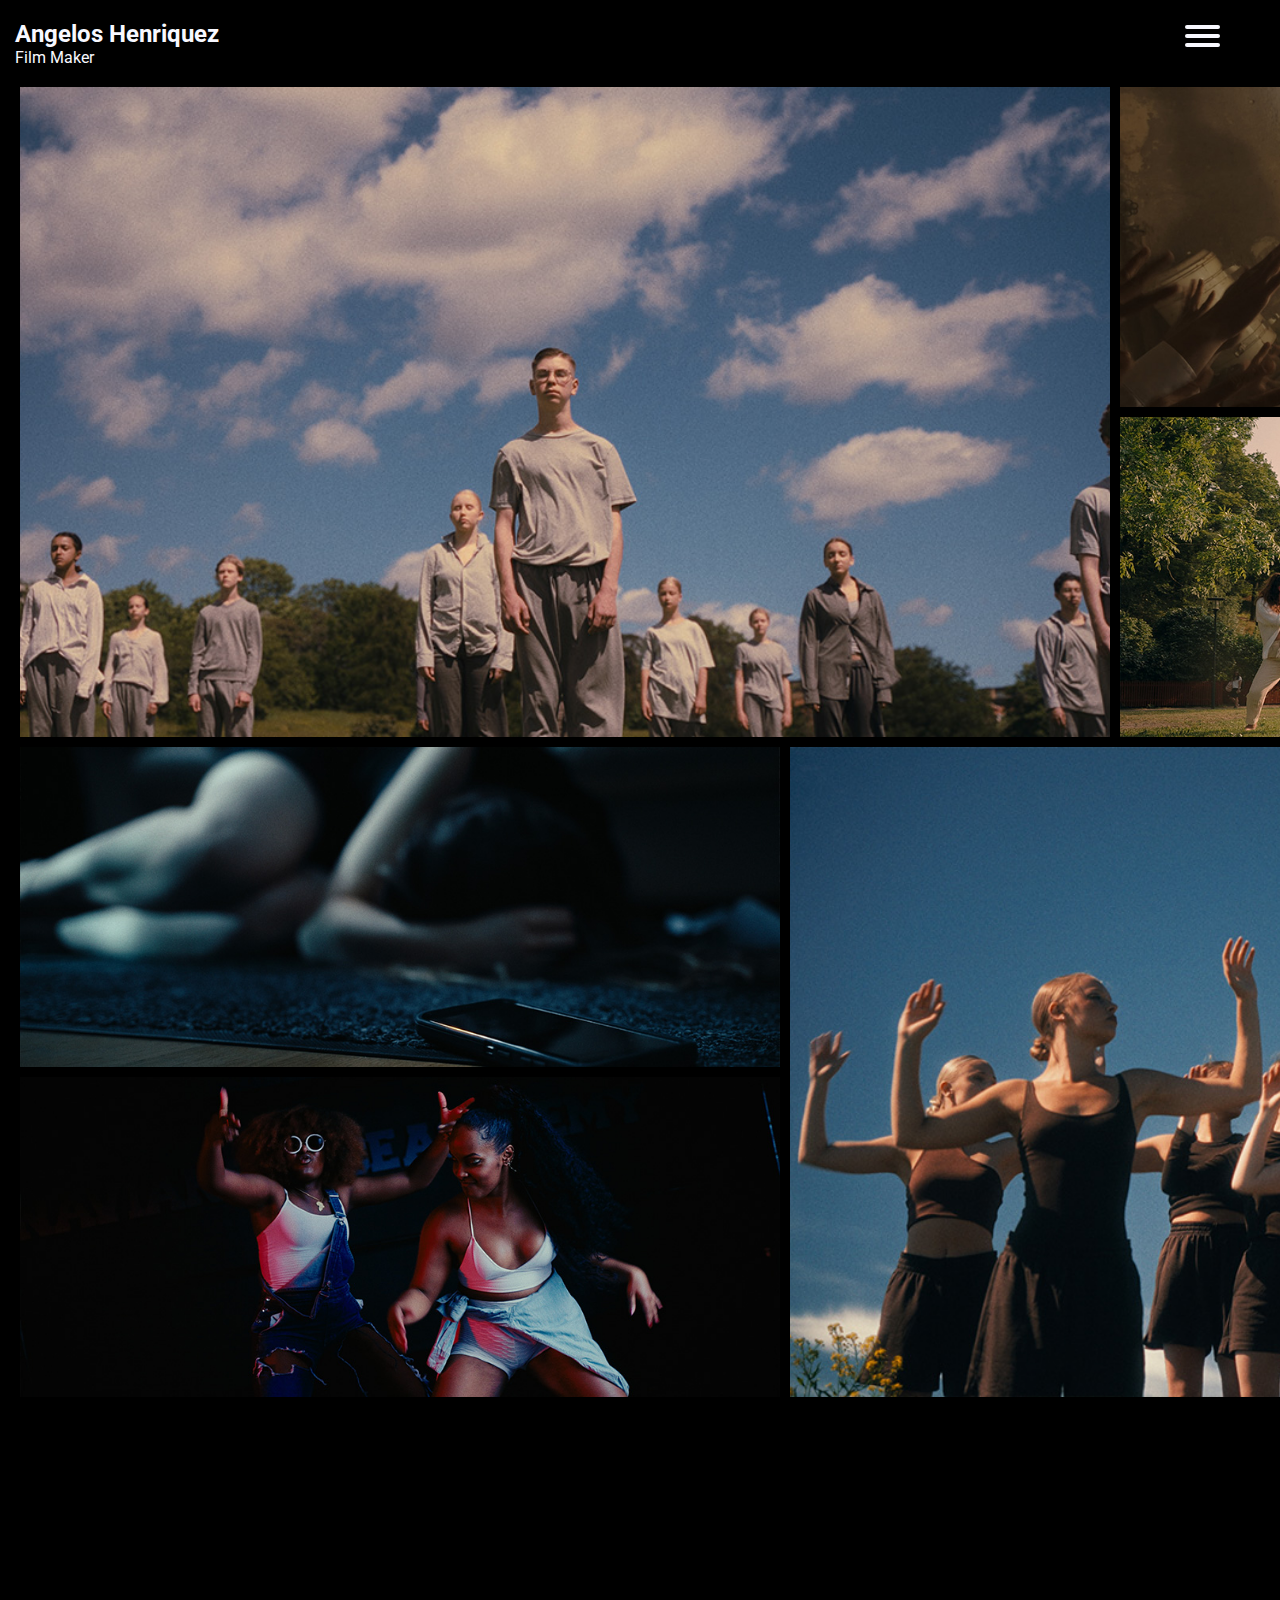
==== index.html @ bdd99835 "Update index.html" ====
<!DOCTYPE html>
<html lang="sv">
<head>
    <title>A.H</title>
    <link href="style.css" rel="stylesheet">
    <link rel="icon" href="/Picture_A/favicon.png.png" type="image/png">
    <link href="https://fonts.googleapis.com/css2?family=Roboto:wght@400;700&display=swap" rel="stylesheet">
    <meta charset="UTF-8">
    <meta name="viewport" content="width=device-width, initial-scale=1.0">
    <meta http-equiv="X-UA-Compatible" content="IE=edge">
    <script src="scroll.js"></script>
    <script src="homelink.js" defer></script>
</head>
<body>
    <!-- Wrapper för allt innehåll på sidan -->
    <div id="Wrapper">
        <div id="Content-Container">
            <header>
                <!-- Logo och webbplatsens namn -->
                <div class="Header-Logo">
                    <h2>
                        Angelos Henriquez
                    </h2>
                    <aside>
                    <p>Film Maker</p>
                    </aside>
                </div>

            </header>
            <!-- Navigationsmeny för webbplatsens olika sektioner -->
            <div id="Nav-Menu">
                <label class="Hamburger-Menu">
                    <input type="checkbox">
                </label>
                <nav>
                    <ul>
                        <li class="page_item current_page_item"><a href="index.html" aria-current="page" id="home-link">Home</a></li>
                        <li class="page_item"><a href="#">Photo</a></li>
                        <li class="page_item"><a href="#">Video</a></li>
                        <li class="page_item"><a href="#">Contact</a></li>
                        <li class="page_item"><a href="#">About Me</a></li>
                    </ul>
                </nav>
            </div>
            <!-- Huvudinnehållet på sidan -->
            <div id="Content">
                <!-- Bildgalleri med länkar till samlade projekt och beskrivningar -->
                <div class="C1">
                    <a href="/Picture_A/Breathe_1.jpg" rel="noopener">
                        <img class="image-container" decoding="async" src="/Picture_A/Breathe_1.jpg" alt="Exempel Anime">
                    </a>
                    <div class="overlay-container">
                        <span class="overlay-text">Text för bild 1</span>
                    </div>
                </div>
                <div class="C2">
                    <a href="/Picture_A/Life we live_1.jpg" rel="noopener">
                        <img class="image-container" decoding="async" src="/Picture_A/Life we live_1.jpg" alt="Exempel City-Neon">
                    </a>
                    <div class="overlay-container">
                        <span class="overlay-text">Text för bild 2</span>
                    </div>
                </div>
                <div class="C3">
                    <a href="/Picture_A/Mbangu te.jpg" rel="noopener">
                        <img class="image-container" decoding="async" src="/Picture_A/Mbangu te.jpg" alt="Exempel Fire-Place">
                    </a>
                    <div class="overlay-container">
                        <span class="overlay-text">Text för bild 3</span>
                    </div>
                </div>
                <div class="C4">
                    <a href="/Picture_A/Posle tebe.jpg" rel="noopener">
                        <img class="image-container"decoding="async" src="/Picture_A/Posle tebe.jpg" alt="Exempel Cute-Monsters">
                    </a>
                    <div class="overlay-container">
                        <span class="overlay-text">Text för bild 4</span>
                    </div>
                </div>
                <div class="C5">
                    <a href="/Picture_A/Royalty.jpg" rel="noopener">
                        <img class="image-container" decoding="async" src="/Picture_A/Royalty.jpg" alt="Exempel Cute-Monsters">
                    </a>
                    <div class="overlay-container">
                        <span class="overlay-text">Text för bild 5</span>
                    </div>
                </div>
                <div class="C6">
                    <a href="/Picture_A/Seasons.jpg" rel="noopener">
                        <img class="image-container" decoding="async" src="/Picture_A/Seasons.jpg" alt="Exempel Cute-Monsters">
                    </a>
                    <div class="overlay-container">
                        <span class="overlay-text">Text för bild 6</span>
                    </div>
                </div>
                <div class="C7">
                    <a href="/Picture_A/Send to matilda.jpg" rel="noopener">
                        <img class="image-container" decoding="async" src="/Picture_A/Send to matilda.jpg" alt="Exempel Cute-Monsters">
                    </a>
                    <div class="overlay-container">
                        <span class="overlay-text">Text för bild 7</span>
                    </div>
                </div>
                <div class="C8">
                    <a href="/Picture_A/She's not me.jpg" rel="noopener">
                        <img class="image-container" decoding="async" src="/Picture_A/She's not me.jpg" alt="Exempel Cute-Monsters">
                    </a>
                    <div class="overlay-container">
                        <span class="overlay-text">Text för bild 8</span>
                    </div>
                </div>
                <div class="C9">
                    <a href="/Picture_A/Where's the catch.jpg" rel="noopener">
                        <img class="image-container" decoding="async" src="/Picture_A/Where's the catch.jpg" alt="Exempel Cute-Monsters">
                    </a>
                    <div class="overlay-container">
                        <span class="overlay-text">Text för bild 9</span>
                    </div>
                </div>
            </div>
            <aside class="sidebar"></aside> <!-- En sidofält, men det verkar vara tomt (kanske kommer det att fyllas senare) -->
        </div>
    </div>
    <!-- Sidfot innehåll med information och länkar till sociala medier -->
    <footer>
    </footer>
</body>
</html>
---- style.css ----
/*
Theme name: Angelo Co.
Description: Tema
Version 1.0
Text domain: Tema
*/

*,
*::after,
*::before {
    box-sizing: border-box;
}

header {
    display: inline-block;
    padding-left: 15px;
}

header div h2 {
    margin: 20px 0 0 0;
}

header aside p {
    margin: 0;
}

.Header-Logo {
    display: inline-block;
}

body {
    font-family: 'Roboto', sans-serif;
    background-color: #000;
    color: #F8F8FF;
    -webkit-font-smoothing: antialiased;
    -webkit-text-size-adjust: 100%;
    margin: 0;
    padding: 0;
}

:root {
    --light-color: #F8F8FF;
    --dark-color: #000;
    --bar-width: 35px;
    --bar-height: 4px;
    --hamburger-gap: 5px;
    --foreground: var(--light-color);
    --background: var(--dark-color);
    --hamburger-margin: 20px;
    --animation-timing: 200ms ease-in-out;
    --hamburger-height: calc(var(--bar-height) * 3 + var(--hamburger-gap) * 2);
}

.Hamburger-Menu {
    --x-width: calc(var(--hamburger-height) * 1.41421356237);

    display: flex;
    flex-direction: column;
    gap: var(--hamburger-gap);
    width: max-content;
    position: fixed;
    top: 25px;
    right: 60px;
    z-index: 2;
    cursor: pointer;
}

.Hamburger-Menu:has(input:checked) {
    --foreground: var(--dark-color);
    --background: var(--light-color);
}

.Hamburger-Menu:has(input:focus-visible)::before,
.Hamburger-Menu:has(input:focus-visible)::after,
.Hamburger-Menu input:focus-visible {
    border: 1px solid var(--background);
    box-shadow: 0 0 0 1px var(--foreground);
}

.Hamburger-Menu::before,
.Hamburger-Menu::after,
.Hamburger-Menu input {
    content: "";
    width: var(--bar-width);
    height: var(--bar-height);
    background-color: var(--foreground);
    border-radius: 9999px;
    transform-origin: left center;
    transition: opacity var(--animation-timing), width var(--animation-timing), rotate var(--animation-timing), translate var(--animation-timing), background-color var(--animation-timing);
}

.Hamburger-Menu input {
    appearance: none;
    padding: 0;
    margin: 0;
    outline: none;
    pointer-events: none;
}

.Hamburger-Menu:has(input:checked)::before {
    rotate: 45deg;
    width: var(--x-width);
    translate: 0 calc(var(--bar-height) / -2);
}

.Hamburger-Menu:has(input:checked)::after {
    rotate: -45deg;
    width: var(--x-width);
    translate: 0 calc(var(--bar-height) / 2);
}

.Hamburger-Menu input:checked {
    opacity: 0;
    width: 0;
}

nav {
    font-weight: bold;
    transition: translate var(--animation-timing);
    translate: 200%;
    transform: translateX(0);
    padding: 0.5rem 1rem;
    padding-top: calc(var(--hamburger-height) + var(--hamburger-margin) + 1rem);
    background-color: rgba(248, 248, 255, 0.9);
    color: var(--background);
    max-width: 10rem;
    min-height: 100%;
    text-align: center;
    position: fixed;
    top: 0;
    right: 0;
    z-index: 1;
}

.Hamburger-Menu:has(input:checked) + nav {
    translate: 0;
}

nav ul {
    list-style-type: none;
    margin: 0;
    padding: 0;
    display: inline-block; 
}

nav li {
    display: inline;
}


nav li a {
    display: inline-block;
    color: #000;
    padding: 14px 16px;
    text-decoration: none;
}


nav li a:hover {
    background-color: 	#ff6347;
}

#Content {
    display: grid;
    margin: 0;
    grid-template-rows: repeat(20, 100px); /* Använd bara 8 rader istället för 20 */
    grid-template-columns: repeat(20, 100px); /* Använd bara 10 kolumner istället för 20 */
    border: 20px solid #000;
    gap: 10px;
}

.C1 img,
.C2 img,
.C3 img,
.C4 img,
.C5 img,
.C6 img,
.C7 img,
.C8 img,
.C9 img {
    overflow: hidden;
    width: 100%;
    height: 100%;
    max-width: 100%;
    max-height: 100%;
    object-fit: cover; /* Behåll bildens proportioner och täck hela containern */
}

.C1 {
    grid-column: 1 / span 10;
    grid-row: 1 / span 6;
    position: relative;
}

.C2 {
    grid-column: 11 / span 7;
    grid-row: 1 / span 3;
    position: relative;
}

.C3 {
    grid-column: 11 / span 7;
    grid-row: 4 / span 3;
    position: relative;
}

.C4 {
    grid-column: 1 / span 7;
    grid-row: 7 / span 3;
    position: relative;
}

.C5 {
    grid-column: 1 / span 7;
    grid-row: 10 / span 3;
    position: relative;
}

.C6 {
    grid-column: 8 / span 10;
    grid-row: 7 / span 6;
    position: relative;
}

.C7 {
    grid-column: 1 / span 10;
    grid-row: 13 / span 6;
    position: relative;
}

.C8 {
    grid-column: 11 / span 7;
    grid-row: 13 / span 3;
    position: relative;
}

.C9 {
    grid-column: 11 / span 7;
    grid-row: 16 / span 3;
    position: relative;
}

.C1::before,
.C6::before {
    content: "";
    position: absolute;
    top: 0;
    left: 0;
    width: 100%;
    height: 100%;
    background: rgba(0, 0, 0, 0.6); /* Justera alpha-värdet för att ändra toningsnivån */
    opacity: 0;
    pointer-events: none;
    transition: opacity 0.6s ease;
    -moz-transition: opacity 0.6s ease-in-out;
    -webkit-transition: opacity 0.6s ease-in-out;
}

.C2::before,
.C3::before,
.C4::before,
.C5::before,
.C8::before,
.C9::before {
    content: "";
    position: absolute;
    top: 0;
    left: 0;
    width: 100%;
    height: 100%;
    background: rgba(0, 0, 0, 0.6); /* Justera alpha-värdet för att ändra toningsnivån */
    opacity: 0;
    pointer-events: none;
    transition: opacity 0.6s ease;
    -moz-transition: opacity 0.6s ease-in-out;
    -webkit-transition: opacity 0.6s ease-in-out;
}

.C1:hover::before,
.C2:hover::before,
.C3:hover::before,
.C4:hover::before,
.C5:hover::before,
.C6:hover::before,
.C7:hover::before,
.C8:hover::before,
.C9:hover::before {
    opacity: 1;
}

.overlay-container {
    content: "";
    position: absolute;
    top: 50%;
    left: 50%;
    transform: translate(-50%, -50%);
    color: #fff;
    font-size: 18px;
    text-align: center;
    opacity: 0;
    pointer-events: none;
    transition: opacity 0.6s ease;
    -moz-transition: opacity 0.6s ease-in-out;
    -webkit-transition: opacity 0.6s ease-in-out;
}

.C1:hover .overlay-container,
.C2:hover .overlay-container,
.C3:hover .overlay-container,
.C4:hover .overlay-container,
.C5:hover .overlay-container,
.C6:hover .overlay-container,
.C7:hover .overlay-container,
.C8:hover .overlay-container,
.C9:hover .overlay-container {
    opacity: 1;
}

@media screen and (max-width: 1200px) {
    #Content {
        grid-template-columns: 1fr; /* Set a single column for stacking images */
        grid-template-rows: auto; /* Allow rows to adjust based on content */
    }

    .C1,
    .C2,
    .C3,
    .C4,
    .C5,
    .C6,
    .C7,
    .C8,
    .C9 {
        grid-column: span 1; /* Span the entire width of the container */
        grid-row: auto; /* Allow rows to adjust based on content */
        margin-bottom: 10px; /* Adjust spacing between image containers */
    }

    .Hamburger-Menu {
        right: 20px; /* Lägg till eller justera detta värde för att justera positionen */
    }

    :root {
        --light-color: #F8F8FF;
        --dark-color: #000;
        --bar-width: 50px;
        --bar-height: 5px;
        --hamburger-gap: 5px;
        --foreground: var(--light-color);
        --background: var(--dark-color);
        --hamburger-margin: 20px;
        --animation-timing: 200ms ease-in-out;
        --hamburger-height: calc(var(--bar-height) * 3 + var(--hamburger-gap) * 2);
    }
}

body.samsung-device {
    /* Åsidosätt mörkläggningsläget med ditt eget tema här */
    background-color: #fff; /* Ljus bakgrundsfärg */
    color: #000; /* Mörk textfärg */
    /* Lägg till fler regler efter behov */
}
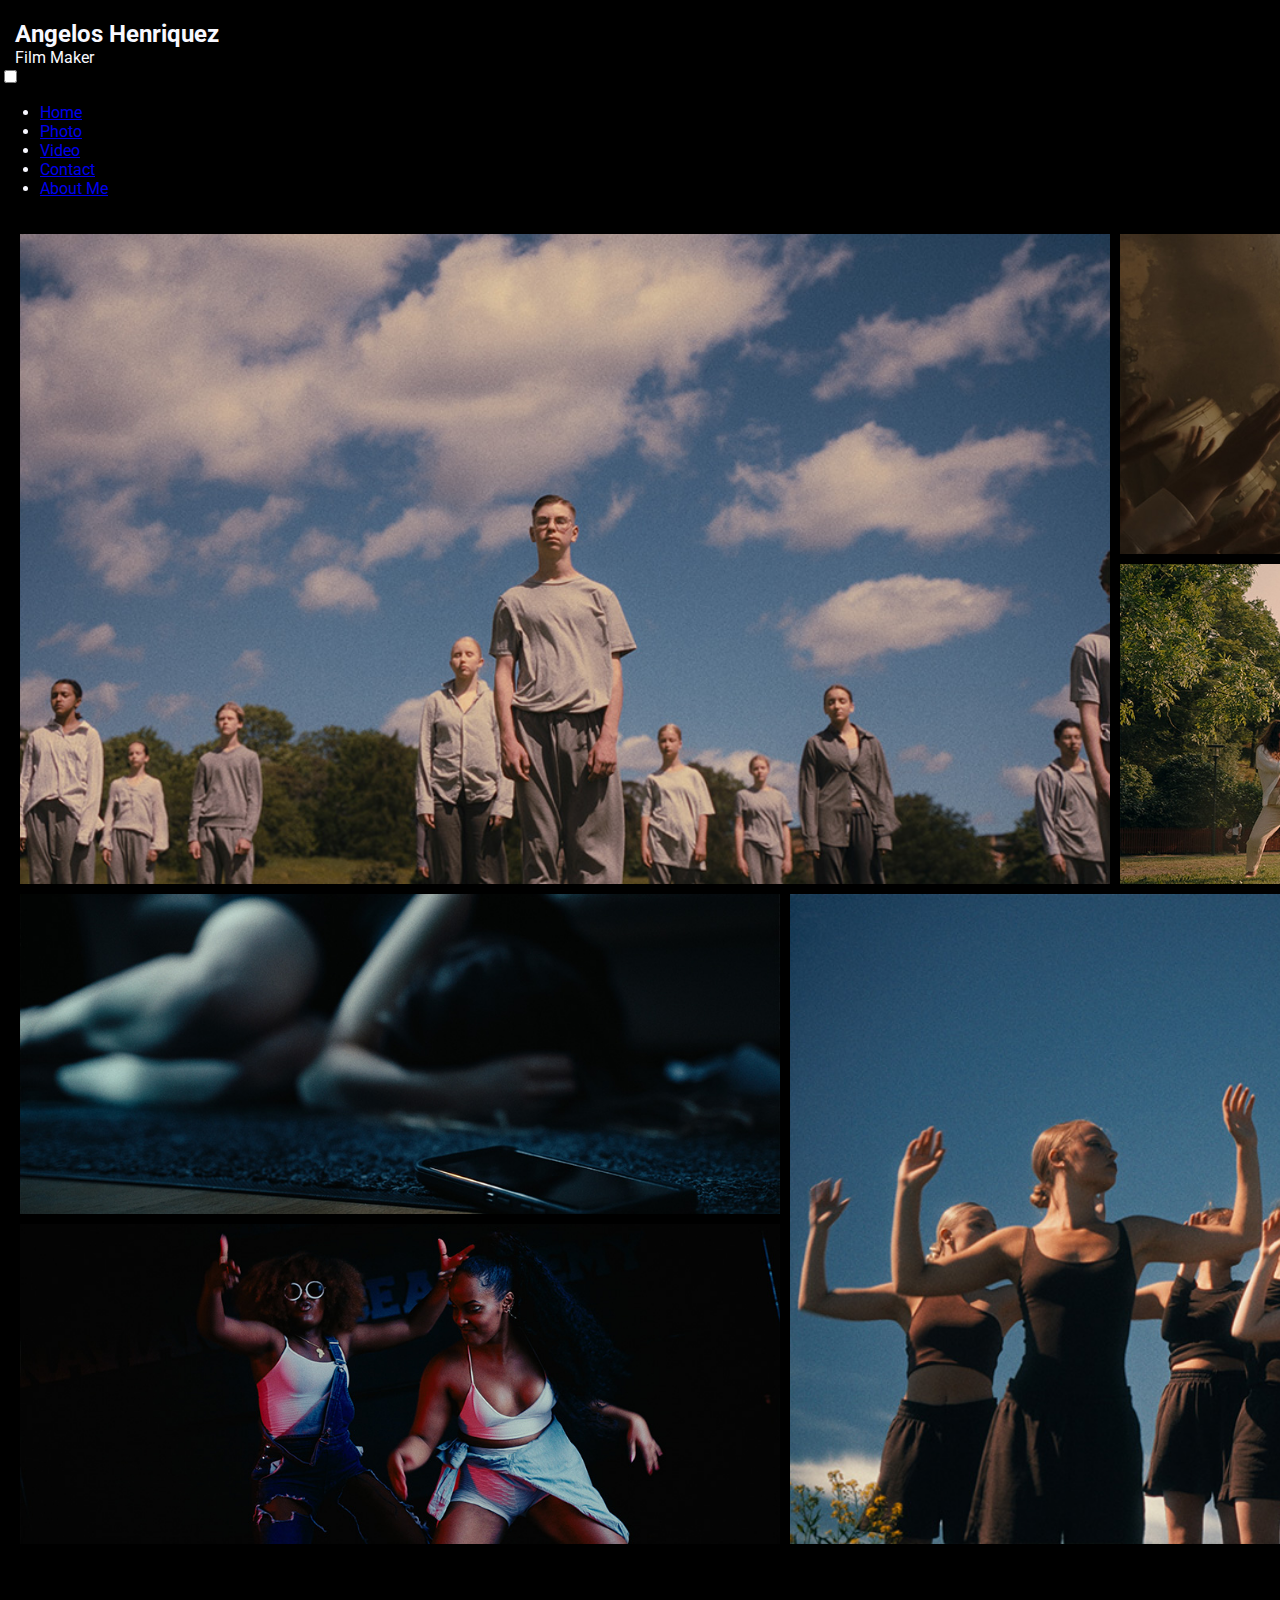
==== commit 8024f46a: "new 1.14" ====
--- a/index.html
+++ b/index.html
@@ -10,6 +10,7 @@
     <meta http-equiv="X-UA-Compatible" content="IE=edge">
     <script src="scroll.js"></script>
     <script src="homelink.js" defer></script>
+    <script src="meny.js"></script>
 </head>
 <body>
     <!-- Wrapper för allt innehåll på sidan -->
--- a/style.css
+++ b/style.css
@@ -34,6 +34,7 @@
     color: #F8F8FF;
     -webkit-font-smoothing: antialiased;
     -webkit-text-size-adjust: 100%;
+    min-width: 100%;
     margin: 0;
     padding: 0;
 }
@@ -51,6 +52,7 @@
     --hamburger-height: calc(var(--bar-height) * 3 + var(--hamburger-gap) * 2);
 }
 
+/*
 .Hamburger-Menu {
     --x-width: calc(var(--hamburger-height) * 1.41421356237);
 
@@ -159,12 +161,14 @@
 nav li a:hover {
     background-color: 	#ff6347;
 }
+*/
 
 #Content {
     display: grid;
-    margin: 0;
+    width: 100%;
     grid-template-rows: repeat(20, 100px); /* Använd bara 8 rader istället för 20 */
-    grid-template-columns: repeat(20, 100px); /* Använd bara 10 kolumner istället för 20 */
+    grid-template-columns: repeat(18, 100px); /* Använd bara 10 kolumner istället för 20 */
+    margin: auto;
     border: 20px solid #000;
     gap: 10px;
 }
@@ -190,6 +194,7 @@
     grid-column: 1 / span 10;
     grid-row: 1 / span 6;
     position: relative;
+    
 }
 
 .C2 {
@@ -241,25 +246,12 @@
 }
 
 .C1::before,
-.C6::before {
-    content: "";
-    position: absolute;
-    top: 0;
-    left: 0;
-    width: 100%;
-    height: 100%;
-    background: rgba(0, 0, 0, 0.6); /* Justera alpha-värdet för att ändra toningsnivån */
-    opacity: 0;
-    pointer-events: none;
-    transition: opacity 0.6s ease;
-    -moz-transition: opacity 0.6s ease-in-out;
-    -webkit-transition: opacity 0.6s ease-in-out;
-}
-
 .C2::before,
 .C3::before,
 .C4::before,
 .C5::before,
+.C6::before,
+.C7::before,
 .C8::before,
 .C9::before {
     content: "";
@@ -318,8 +310,11 @@
 
 @media screen and (max-width: 1200px) {
     #Content {
-        grid-template-columns: 1fr; /* Set a single column for stacking images */
-        grid-template-rows: auto; /* Allow rows to adjust based on content */
+        display: flex;
+        flex-direction: column; /* Visa bilder i en kolumn för mindre skärmar */
+        align-items: center; /* Centrera innehållet horisontellt */
+        padding: 15px; /* Lägg till lite utrymme runt innehållet */
+        border: 0;
     }
 
     .C1,
@@ -331,9 +326,7 @@
     .C7,
     .C8,
     .C9 {
-        grid-column: span 1; /* Span the entire width of the container */
-        grid-row: auto; /* Allow rows to adjust based on content */
-        margin-bottom: 10px; /* Adjust spacing between image containers */
+        width: 100%; /* Bilder tar upp hela bredden av föräldern */
     }
 
     .Hamburger-Menu {
@@ -341,8 +334,6 @@
     }
 
     :root {
-        --light-color: #F8F8FF;
-        --dark-color: #000;
         --bar-width: 50px;
         --bar-height: 5px;
         --hamburger-gap: 5px;
@@ -352,11 +343,4 @@
         --animation-timing: 200ms ease-in-out;
         --hamburger-height: calc(var(--bar-height) * 3 + var(--hamburger-gap) * 2);
     }
-}
-
-body.samsung-device {
-    /* Åsidosätt mörkläggningsläget med ditt eget tema här */
-    background-color: #fff; /* Ljus bakgrundsfärg */
-    color: #000; /* Mörk textfärg */
-    /* Lägg till fler regler efter behov */
 }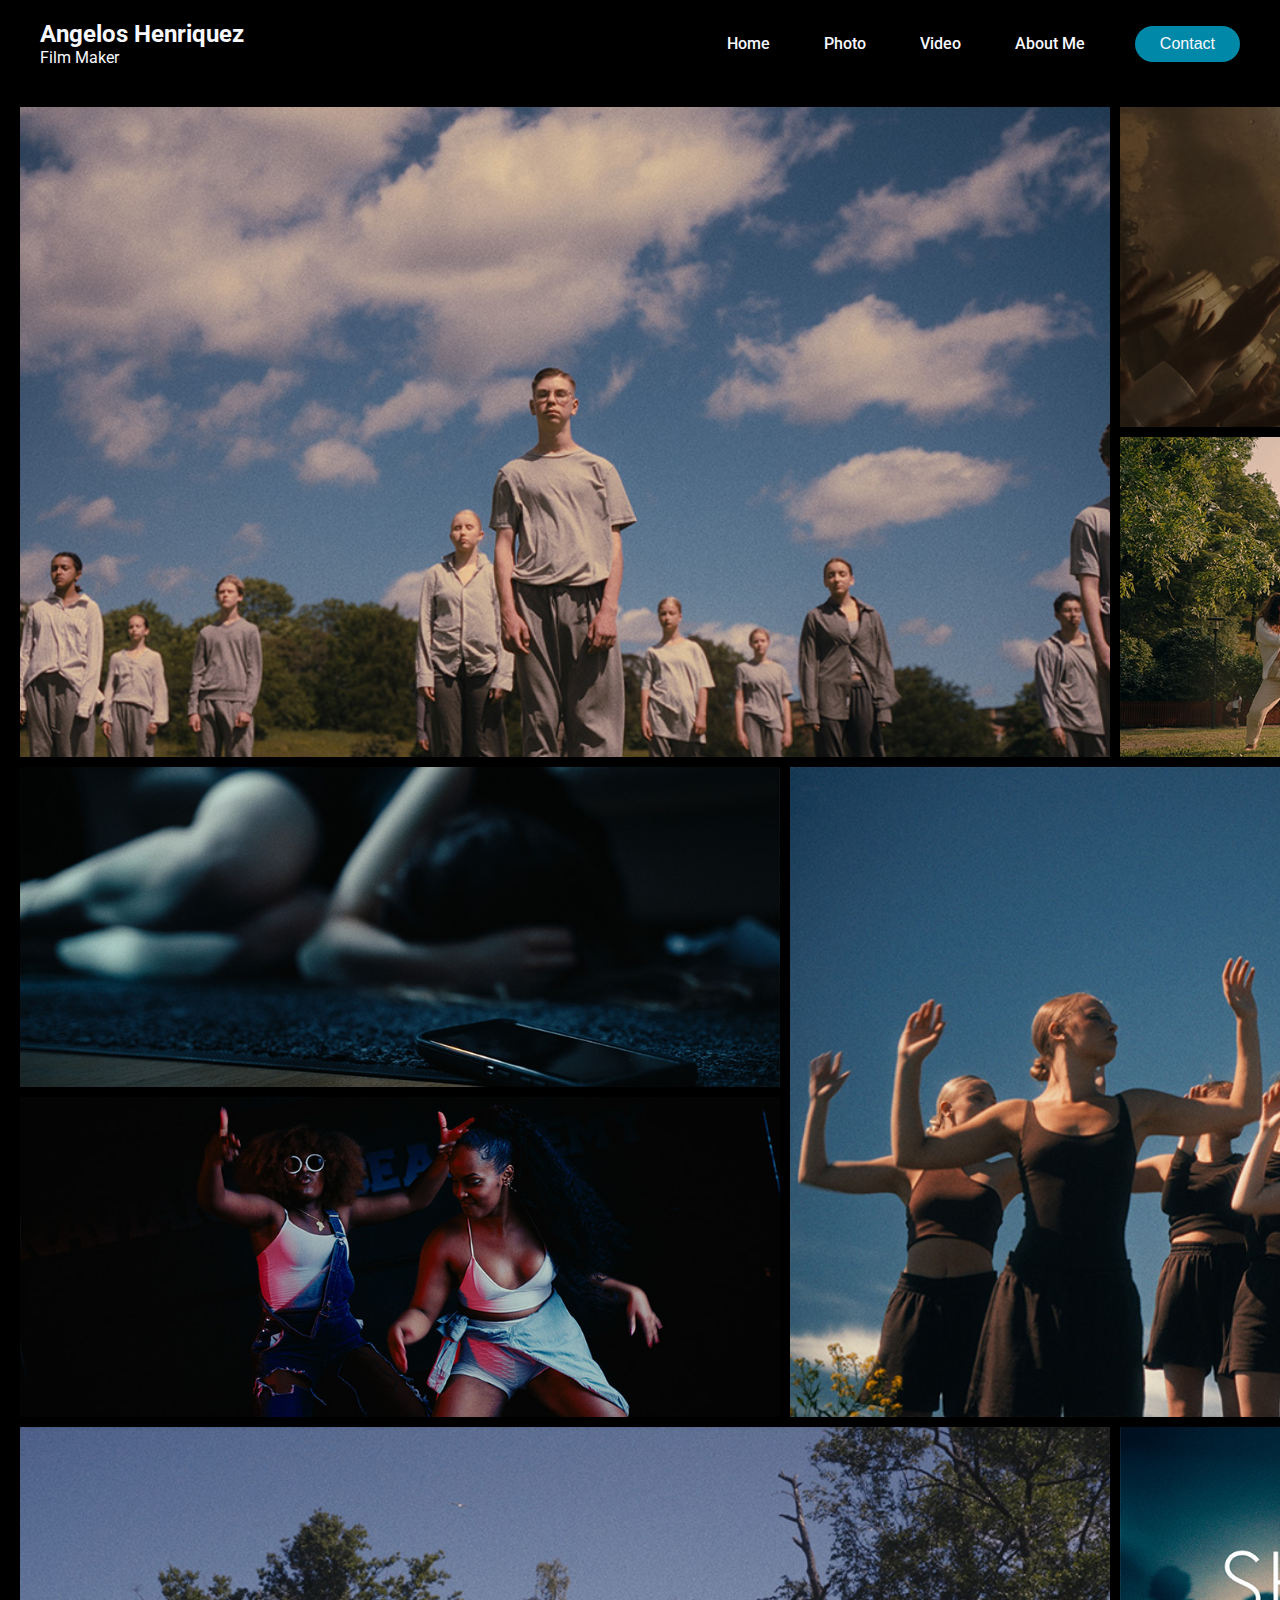
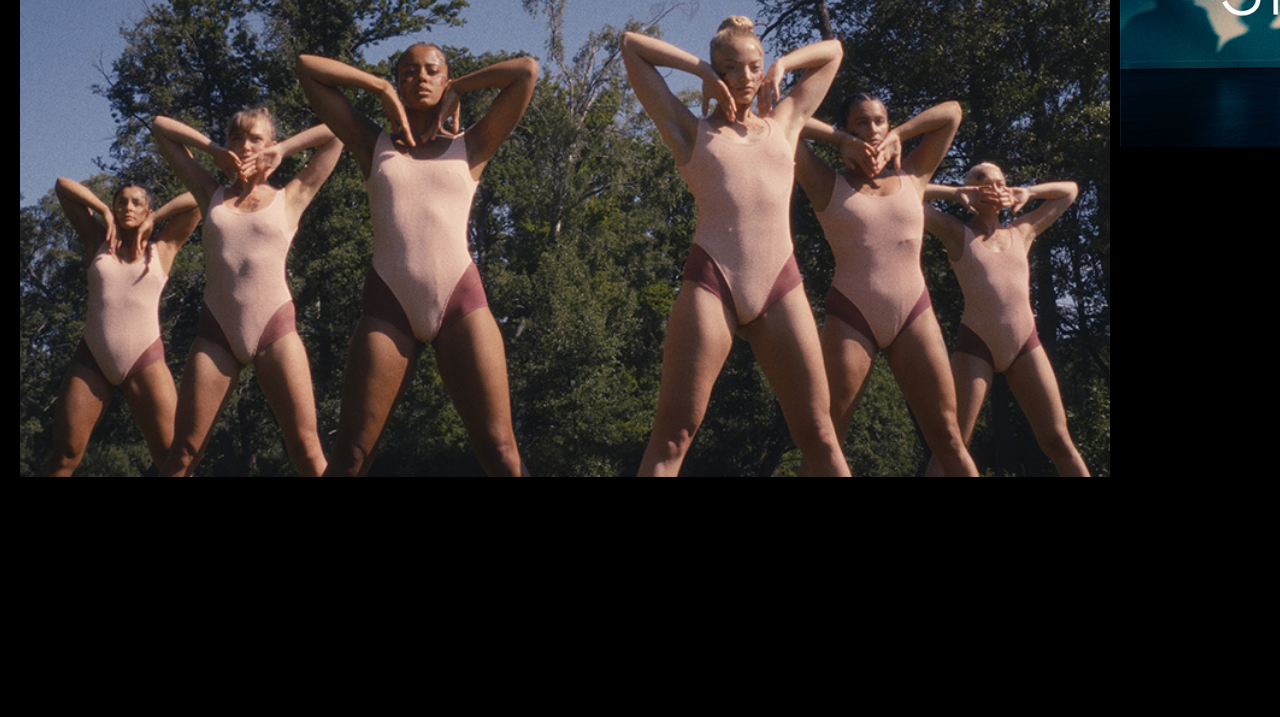
==== commit fe9bab04: "uppdate" ====
--- a/index.html
+++ b/index.html
@@ -10,7 +10,6 @@
     <meta http-equiv="X-UA-Compatible" content="IE=edge">
     <script src="scroll.js"></script>
     <script src="homelink.js" defer></script>
-    <script src="meny.js"></script>
 </head>
 <body>
     <!-- Wrapper för allt innehåll på sidan -->
@@ -18,7 +17,7 @@
         <div id="Content-Container">
             <header>
                 <!-- Logo och webbplatsens namn -->
-                <div class="Header-Logo">
+                <div class="logo">
                     <h2>
                         Angelos Henriquez
                     </h2>
@@ -26,23 +25,19 @@
                     <p>Film Maker</p>
                     </aside>
                 </div>
-
+                <!-- Navigationsmeny för webbplatsens olika sektioner -->
+                <div id="nav_wrapper">
+                    <nav>
+                        <ul class="nav__links">
+                            <li class="page_item"><a href="index.html" aria-current="page" id="home-link">Home</a></li>
+                            <li class="page_item"><a href="#">Photo</a></li>
+                            <li class="page_item"><a href="#">Video</a></li>
+                            <li class="page_item"><a href="#">About Me</a></li>
+                        </ul>
+                    </nav>
+                    <a class="cta" href="#"><button>Contact</button></a>
+                </div>
             </header>
-            <!-- Navigationsmeny för webbplatsens olika sektioner -->
-            <div id="Nav-Menu">
-                <label class="Hamburger-Menu">
-                    <input type="checkbox">
-                </label>
-                <nav>
-                    <ul>
-                        <li class="page_item current_page_item"><a href="index.html" aria-current="page" id="home-link">Home</a></li>
-                        <li class="page_item"><a href="#">Photo</a></li>
-                        <li class="page_item"><a href="#">Video</a></li>
-                        <li class="page_item"><a href="#">Contact</a></li>
-                        <li class="page_item"><a href="#">About Me</a></li>
-                    </ul>
-                </nav>
-            </div>
             <!-- Huvudinnehållet på sidan -->
             <div id="Content">
                 <!-- Bildgalleri med länkar till samlade projekt och beskrivningar -->
--- a/style.css
+++ b/style.css
@@ -9,28 +9,68 @@
 *::after,
 *::before {
     box-sizing: border-box;
+    margin: 0;
+    padding: 0;
+    background-color: #000;
+}
+
+#nav_wrapper {
+    display: flex;
+    align-items: center;
 }
 
 header {
+    display: flex;
+    justify-content: flex-end;
+    align-items: center;
+    padding: 20px 40px;
+}
+
+.logo {
+    cursor: pointer;
+    margin-right: auto;
+}
+
+.nav__links {
+    list-style: none;
+}
+
+.nav__links li {
     display: inline-block;
-    padding-left: 15px;
-}
-
-header div h2 {
-    margin: 20px 0 0 0;
-}
-
-header aside p {
-    margin: 0;
-}
-
-.Header-Logo {
-    display: inline-block;
+    padding: 0px 25px;
+}
+
+.nav__links li a {
+    transition: all 0.3s ease 0s;
+}
+
+.nav__links li a:hover {
+    color: #0088a9;
+}
+
+button {
+    margin-left: 25px;
+    padding: 9px 25px;
+    background-color: rgba(0, 136, 169, 1);
+    border: none;
+    border-radius: 50px;
+    cursor: pointer;
+    transition: all 0.3s ease 0s;
+}
+
+button:hover {
+    background-color: rgba(0, 136, 169, 0.8);
+}
+
+li, a, button {
+    font-weight: 500;
+    font-size: 16px;
+    color: #F8F8FF;
+    text-decoration: none;
 }
 
 body {
     font-family: 'Roboto', sans-serif;
-    background-color: #000;
     color: #F8F8FF;
     -webkit-font-smoothing: antialiased;
     -webkit-text-size-adjust: 100%;
@@ -51,117 +91,6 @@
     --animation-timing: 200ms ease-in-out;
     --hamburger-height: calc(var(--bar-height) * 3 + var(--hamburger-gap) * 2);
 }
-
-/*
-.Hamburger-Menu {
-    --x-width: calc(var(--hamburger-height) * 1.41421356237);
-
-    display: flex;
-    flex-direction: column;
-    gap: var(--hamburger-gap);
-    width: max-content;
-    position: fixed;
-    top: 25px;
-    right: 60px;
-    z-index: 2;
-    cursor: pointer;
-}
-
-.Hamburger-Menu:has(input:checked) {
-    --foreground: var(--dark-color);
-    --background: var(--light-color);
-}
-
-.Hamburger-Menu:has(input:focus-visible)::before,
-.Hamburger-Menu:has(input:focus-visible)::after,
-.Hamburger-Menu input:focus-visible {
-    border: 1px solid var(--background);
-    box-shadow: 0 0 0 1px var(--foreground);
-}
-
-.Hamburger-Menu::before,
-.Hamburger-Menu::after,
-.Hamburger-Menu input {
-    content: "";
-    width: var(--bar-width);
-    height: var(--bar-height);
-    background-color: var(--foreground);
-    border-radius: 9999px;
-    transform-origin: left center;
-    transition: opacity var(--animation-timing), width var(--animation-timing), rotate var(--animation-timing), translate var(--animation-timing), background-color var(--animation-timing);
-}
-
-.Hamburger-Menu input {
-    appearance: none;
-    padding: 0;
-    margin: 0;
-    outline: none;
-    pointer-events: none;
-}
-
-.Hamburger-Menu:has(input:checked)::before {
-    rotate: 45deg;
-    width: var(--x-width);
-    translate: 0 calc(var(--bar-height) / -2);
-}
-
-.Hamburger-Menu:has(input:checked)::after {
-    rotate: -45deg;
-    width: var(--x-width);
-    translate: 0 calc(var(--bar-height) / 2);
-}
-
-.Hamburger-Menu input:checked {
-    opacity: 0;
-    width: 0;
-}
-
-nav {
-    font-weight: bold;
-    transition: translate var(--animation-timing);
-    translate: 200%;
-    transform: translateX(0);
-    padding: 0.5rem 1rem;
-    padding-top: calc(var(--hamburger-height) + var(--hamburger-margin) + 1rem);
-    background-color: rgba(248, 248, 255, 0.9);
-    color: var(--background);
-    max-width: 10rem;
-    min-height: 100%;
-    text-align: center;
-    position: fixed;
-    top: 0;
-    right: 0;
-    z-index: 1;
-}
-
-.Hamburger-Menu:has(input:checked) + nav {
-    translate: 0;
-}
-
-nav ul {
-    list-style-type: none;
-    margin: 0;
-    padding: 0;
-    display: inline-block; 
-}
-
-nav li {
-    display: inline;
-}
-
-
-nav li a {
-    display: inline-block;
-    color: #000;
-    padding: 14px 16px;
-    text-decoration: none;
-}
-
-
-nav li a:hover {
-    background-color: 	#ff6347;
-}
-*/
 
 #Content {
     display: grid;
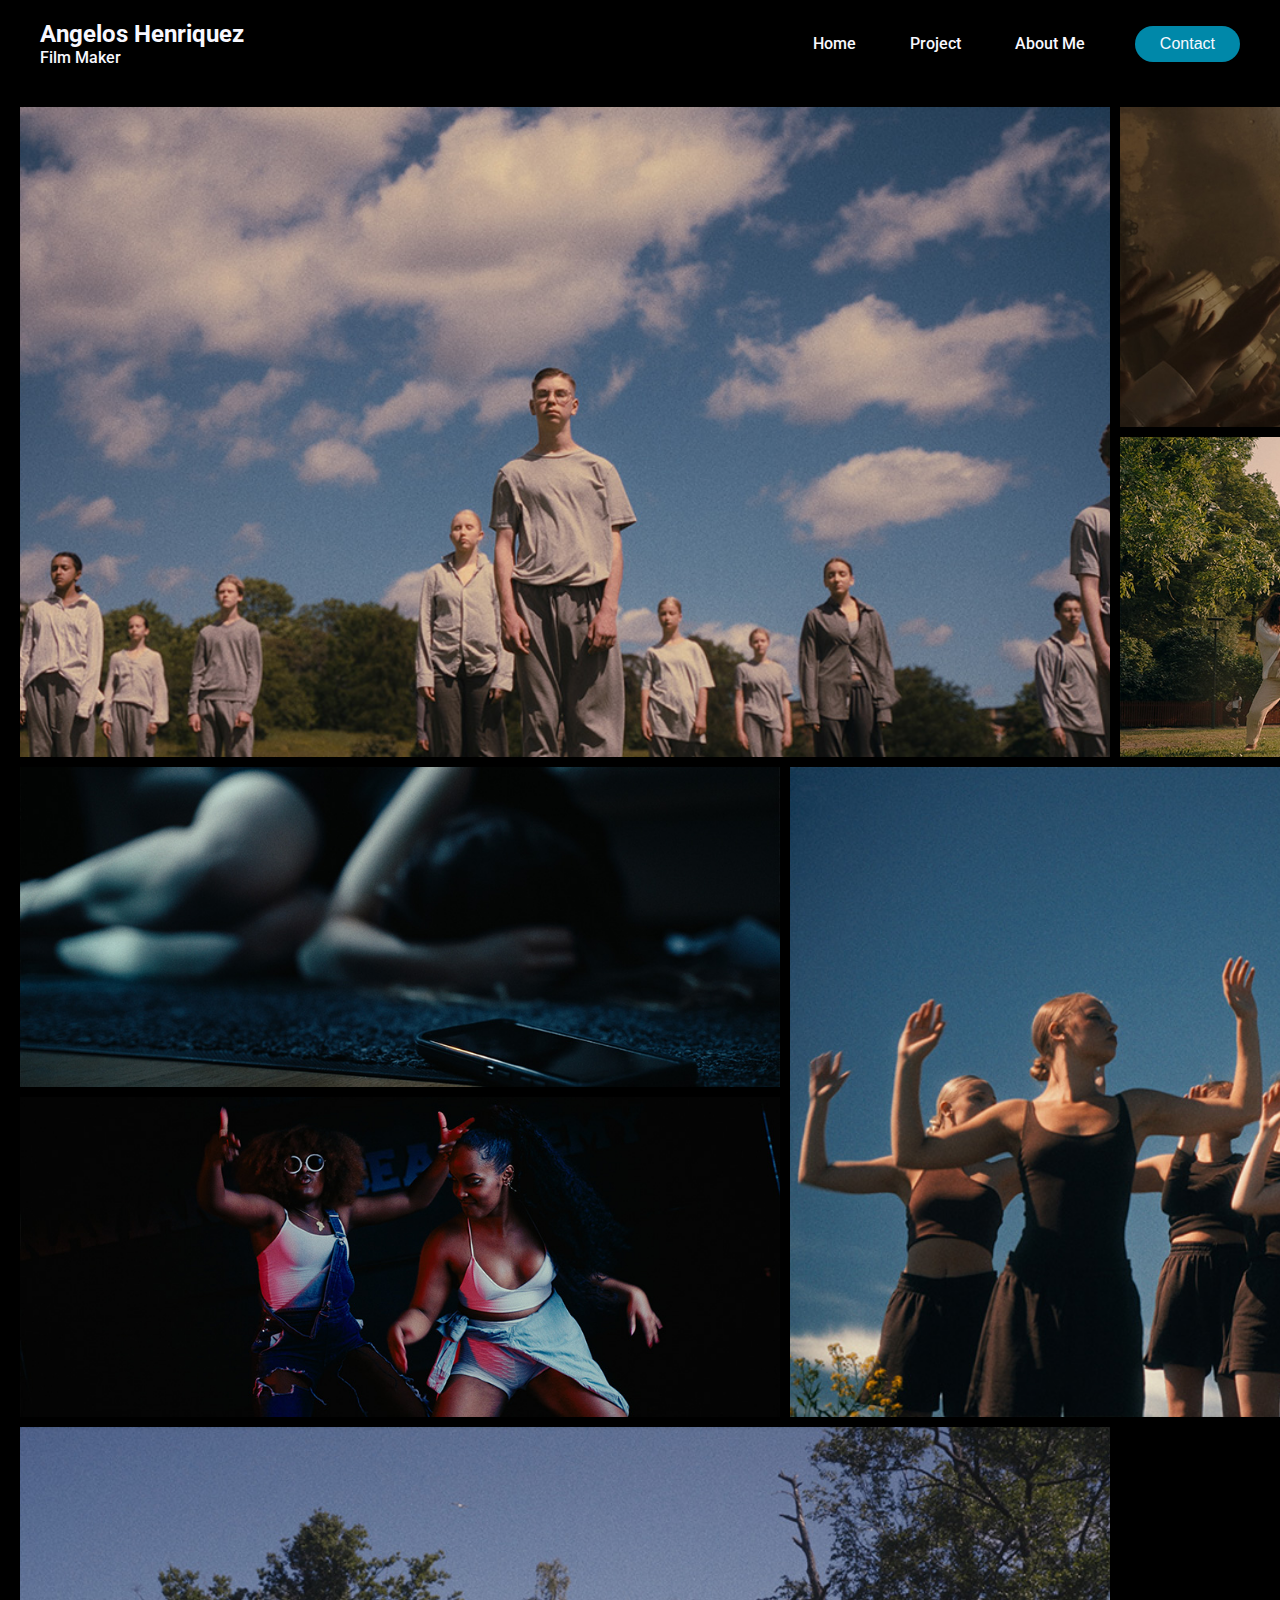
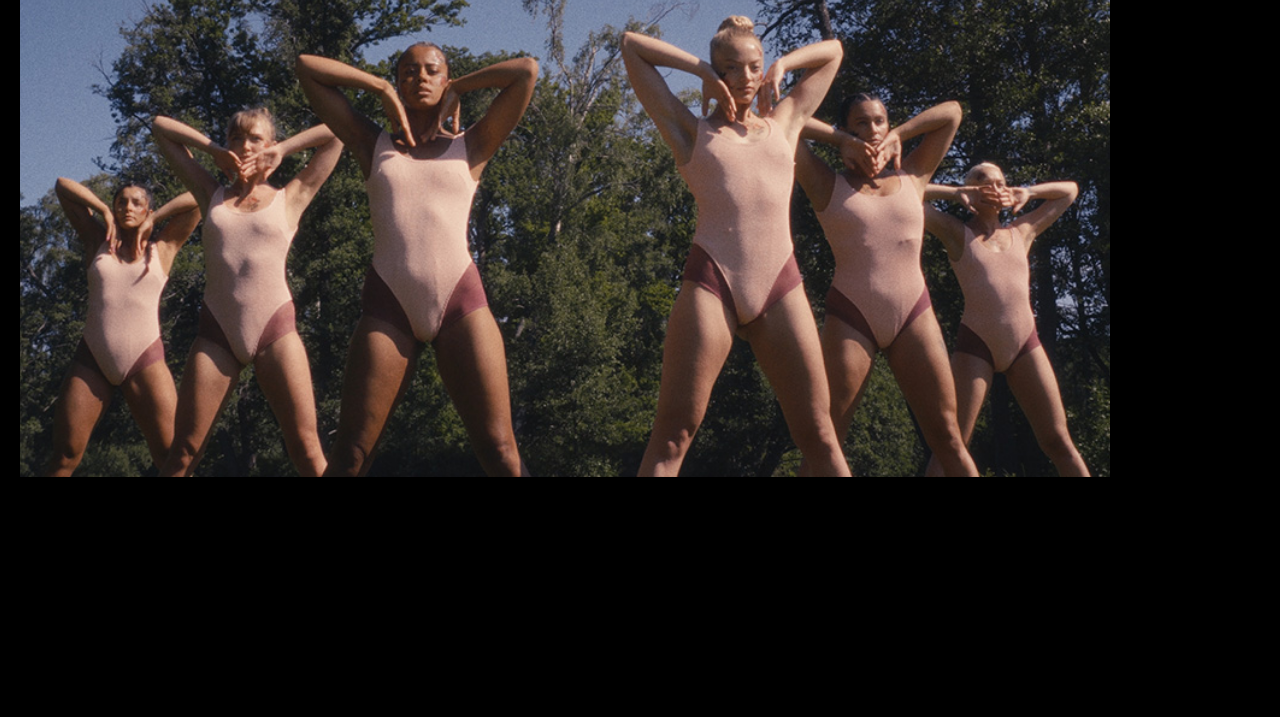
==== commit a771e585: "test update" ====
--- a/index.html
+++ b/index.html
@@ -10,36 +10,45 @@
     <meta http-equiv="X-UA-Compatible" content="IE=edge">
     <script src="scroll.js"></script>
     <script src="homelink.js" defer></script>
+    <script src="menu.js"></script>
 </head>
 <body>
     <!-- Wrapper för allt innehåll på sidan -->
-    <div id="Wrapper">
-        <div id="Content-Container">
+    <div id="wrapper">
+        <div id="content-container">
             <header>
                 <!-- Logo och webbplatsens namn -->
                 <div class="logo">
-                    <h2>
-                        Angelos Henriquez
-                    </h2>
-                    <aside>
-                    <p>Film Maker</p>
-                    </aside>
+                    <a href="index.html" id="home-link">
+                        <h2>
+                            Angelos Henriquez
+                        </h2>
+                        <aside>
+                        <p>Film Maker</p>
+                        </aside>
+                    </a>
                 </div>
                 <!-- Navigationsmeny för webbplatsens olika sektioner -->
+                <div id="hamburger-menu">
+                    <button class="hamburger-button">
+                        <span class="bar"></span>
+                        <span class="bar"></span>
+                        <span class="bar"></span>
+                    </button>
+                </div>
                 <div id="nav_wrapper">
                     <nav>
                         <ul class="nav__links">
                             <li class="page_item"><a href="index.html" aria-current="page" id="home-link">Home</a></li>
-                            <li class="page_item"><a href="#">Photo</a></li>
-                            <li class="page_item"><a href="#">Video</a></li>
+                            <li class="page_item"><a href="#">Project</a></li>
                             <li class="page_item"><a href="#">About Me</a></li>
                         </ul>
                     </nav>
-                    <a class="cta" href="#"><button>Contact</button></a>
+                    <a href="#"><button class="contact_me">Contact</button></a>
                 </div>
             </header>
             <!-- Huvudinnehållet på sidan -->
-            <div id="Content">
+            <div id="content">
                 <!-- Bildgalleri med länkar till samlade projekt och beskrivningar -->
                 <div class="C1">
                     <a href="/Picture_A/Breathe_1.jpg" rel="noopener">
@@ -119,6 +128,12 @@
     </div>
     <!-- Sidfot innehåll med information och länkar till sociala medier -->
     <footer>
+        <div class="foot_info">
+
+        </div>
+        <div class="foot social">
+
+        </div>
     </footer>
 </body>
 </html>--- a/style.css
+++ b/style.css
@@ -30,6 +30,31 @@
     cursor: pointer;
     margin-right: auto;
 }
+  
+  .hamburger-button {
+    display: none; /* Dölj hamburgermenyn som standard */
+    background: none;
+    border: none;
+    cursor: pointer;
+    padding: 10px;
+  }
+  
+  .bar {
+    display: block;
+    width: 25px;
+    height: 3px;
+    background-color: #F8F8FF;
+    margin: 5px auto;
+  }
+  
+  .menu-items {
+    display: none; /* Dölj menyalternativen som standard */
+  }
+  
+  /* Visa menyalternativen när hamburgerknappen klickas */
+  .hamburger-menu.active .menu-items {
+    display: block;
+  }
 
 .nav__links {
     list-style: none;
@@ -48,7 +73,7 @@
     color: #0088a9;
 }
 
-button {
+#nav_wrapper .contact_me {
     margin-left: 25px;
     padding: 9px 25px;
     background-color: rgba(0, 136, 169, 1);
@@ -58,11 +83,11 @@
     transition: all 0.3s ease 0s;
 }
 
-button:hover {
+#nav_wrapper .contact_me:hover {
     background-color: rgba(0, 136, 169, 0.8);
 }
 
-li, a, button {
+li, a, .contact_me {
     font-weight: 500;
     font-size: 16px;
     color: #F8F8FF;
@@ -92,7 +117,7 @@
     --hamburger-height: calc(var(--bar-height) * 3 + var(--hamburger-gap) * 2);
 }
 
-#Content {
+#content {
     display: grid;
     width: 100%;
     grid-template-rows: repeat(20, 100px); /* Använd bara 8 rader istället för 20 */
@@ -237,8 +262,8 @@
     opacity: 1;
 }
 
-@media screen and (max-width: 1200px) {
-    #Content {
+@media screen and (max-width: 768px) {
+    #content {
         display: flex;
         flex-direction: column; /* Visa bilder i en kolumn för mindre skärmar */
         align-items: center; /* Centrera innehållet horisontellt */
@@ -258,18 +283,14 @@
         width: 100%; /* Bilder tar upp hela bredden av föräldern */
     }
 
-    .Hamburger-Menu {
-        right: 20px; /* Lägg till eller justera detta värde för att justera positionen */
-    }
-
-    :root {
-        --bar-width: 50px;
-        --bar-height: 5px;
-        --hamburger-gap: 5px;
-        --foreground: var(--light-color);
-        --background: var(--dark-color);
-        --hamburger-margin: 20px;
-        --animation-timing: 200ms ease-in-out;
-        --hamburger-height: calc(var(--bar-height) * 3 + var(--hamburger-gap) * 2);
-    }
-}+    .hamburger-button {
+        display: block; /* Visa hamburgermenyn när skärmen är liten */
+        /* Stilar för utseendet på hamburgarmenyn */
+        /* Du kan anpassa utseendet efter dina önskemål */
+    }
+
+    #nav_wrapper {
+        display: none; /* Dölj den vanliga navigationslänkarna när hamburgermenyn visas */
+    }
+}
+
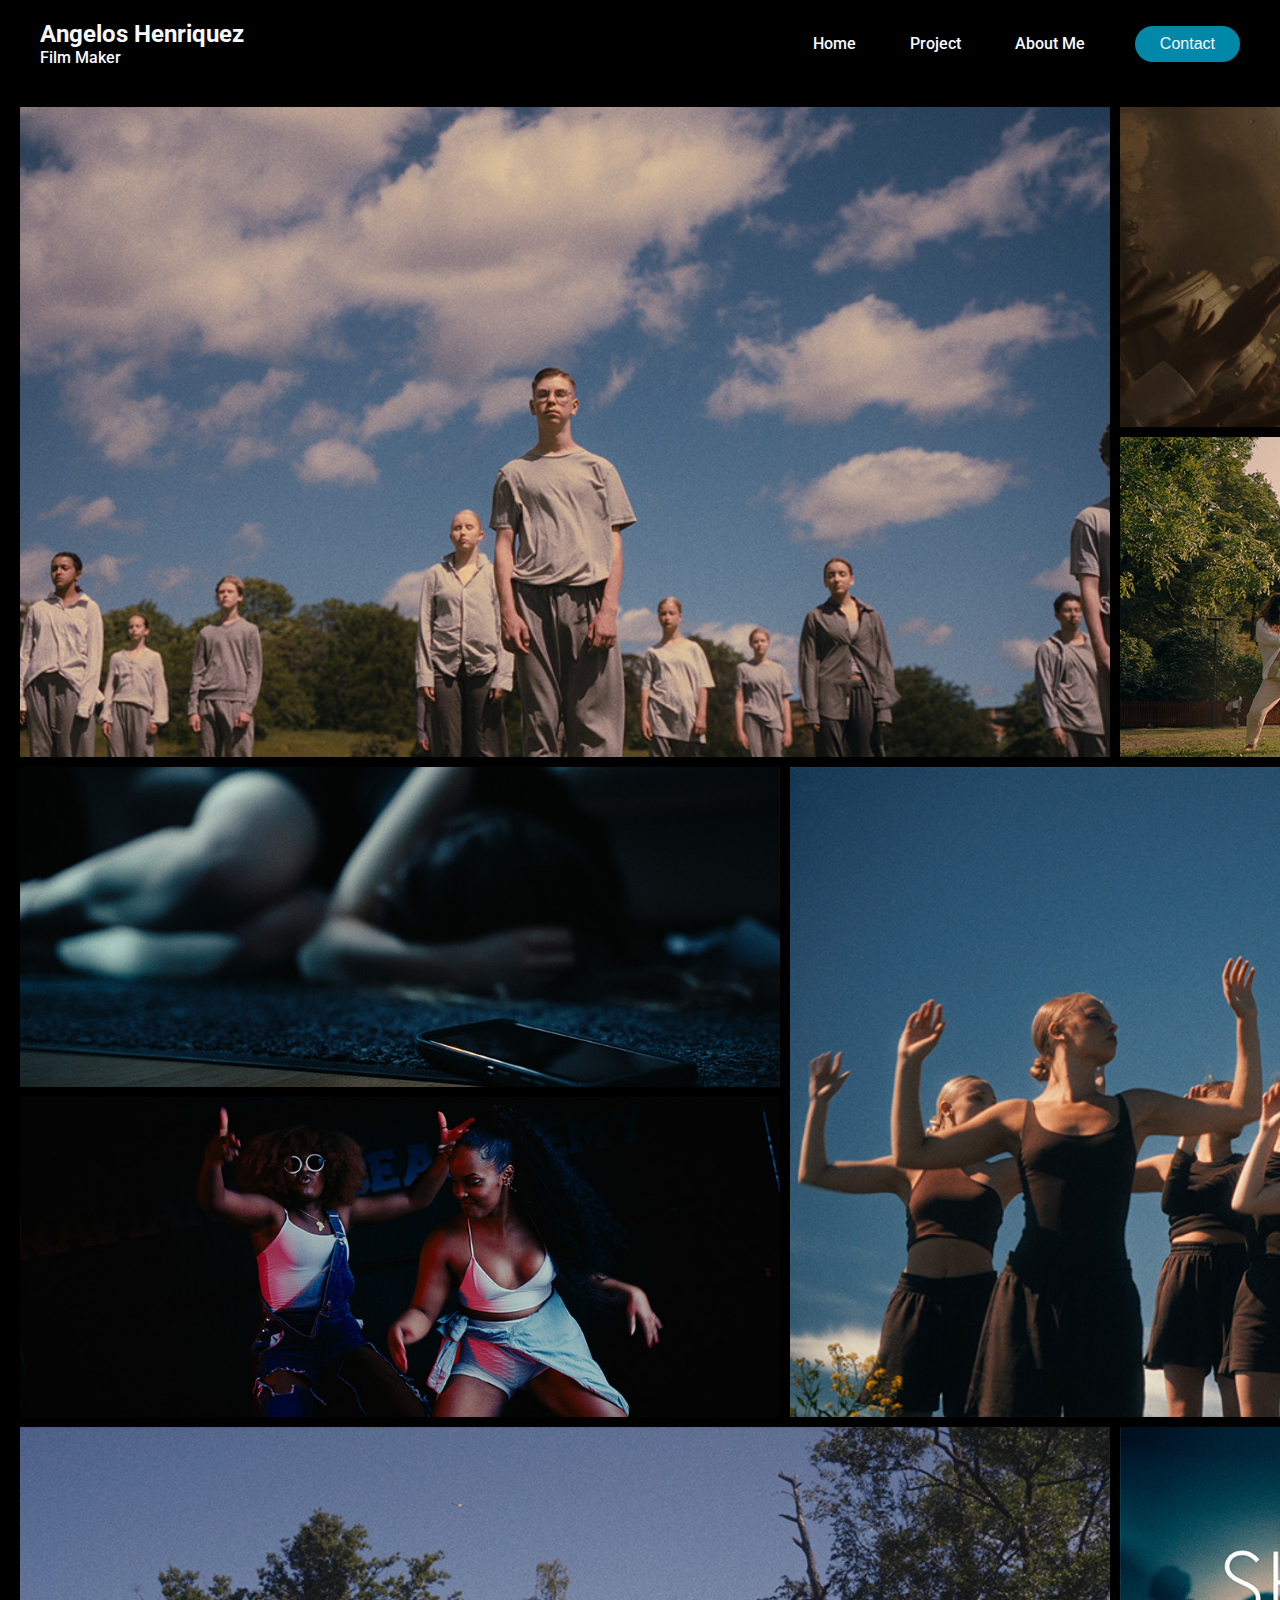
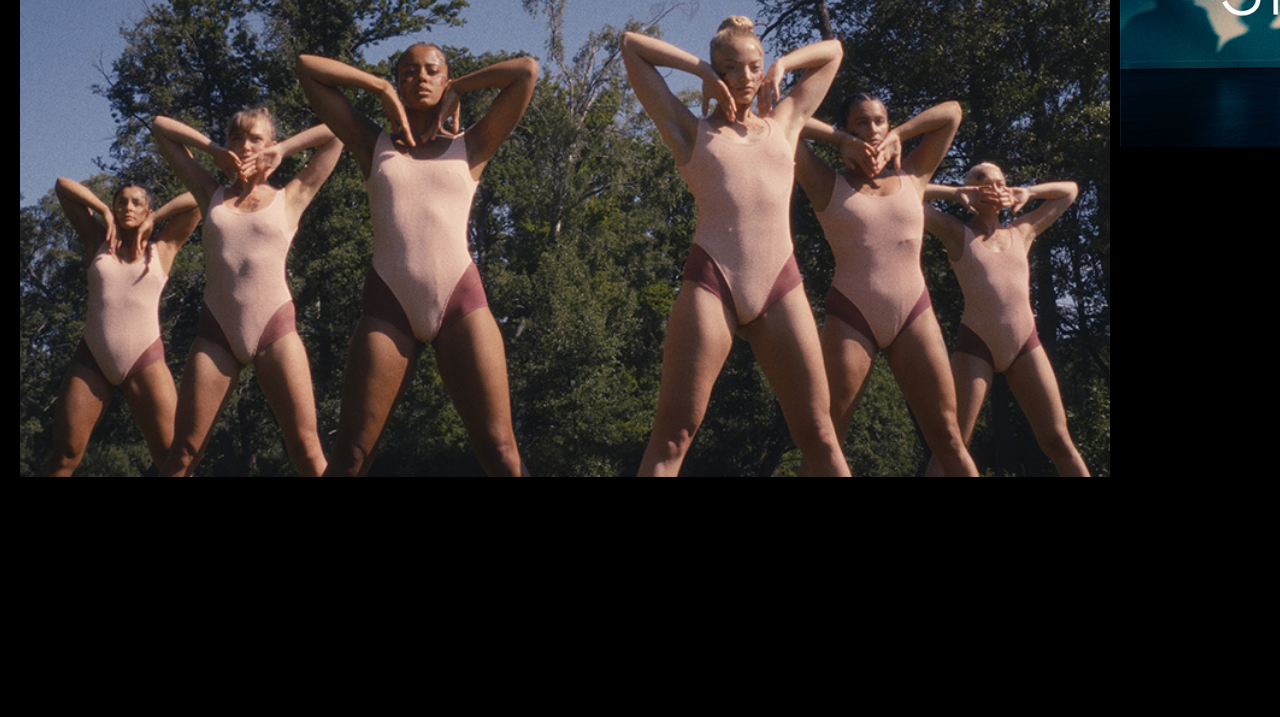
==== commit db215e97: "Update index.html" ====
--- a/index.html
+++ b/index.html
@@ -39,7 +39,7 @@
                 <div id="nav_wrapper">
                     <nav>
                         <ul class="nav__links">
-                            <li class="page_item"><a href="index.html" aria-current="page" id="home-link">Home</a></li>
+                            <li class="page_item"><a href="index.html" id="home-link" aria-current="page">Home</a></li>
                             <li class="page_item"><a href="#">Project</a></li>
                             <li class="page_item"><a href="#">About Me</a></li>
                         </ul>
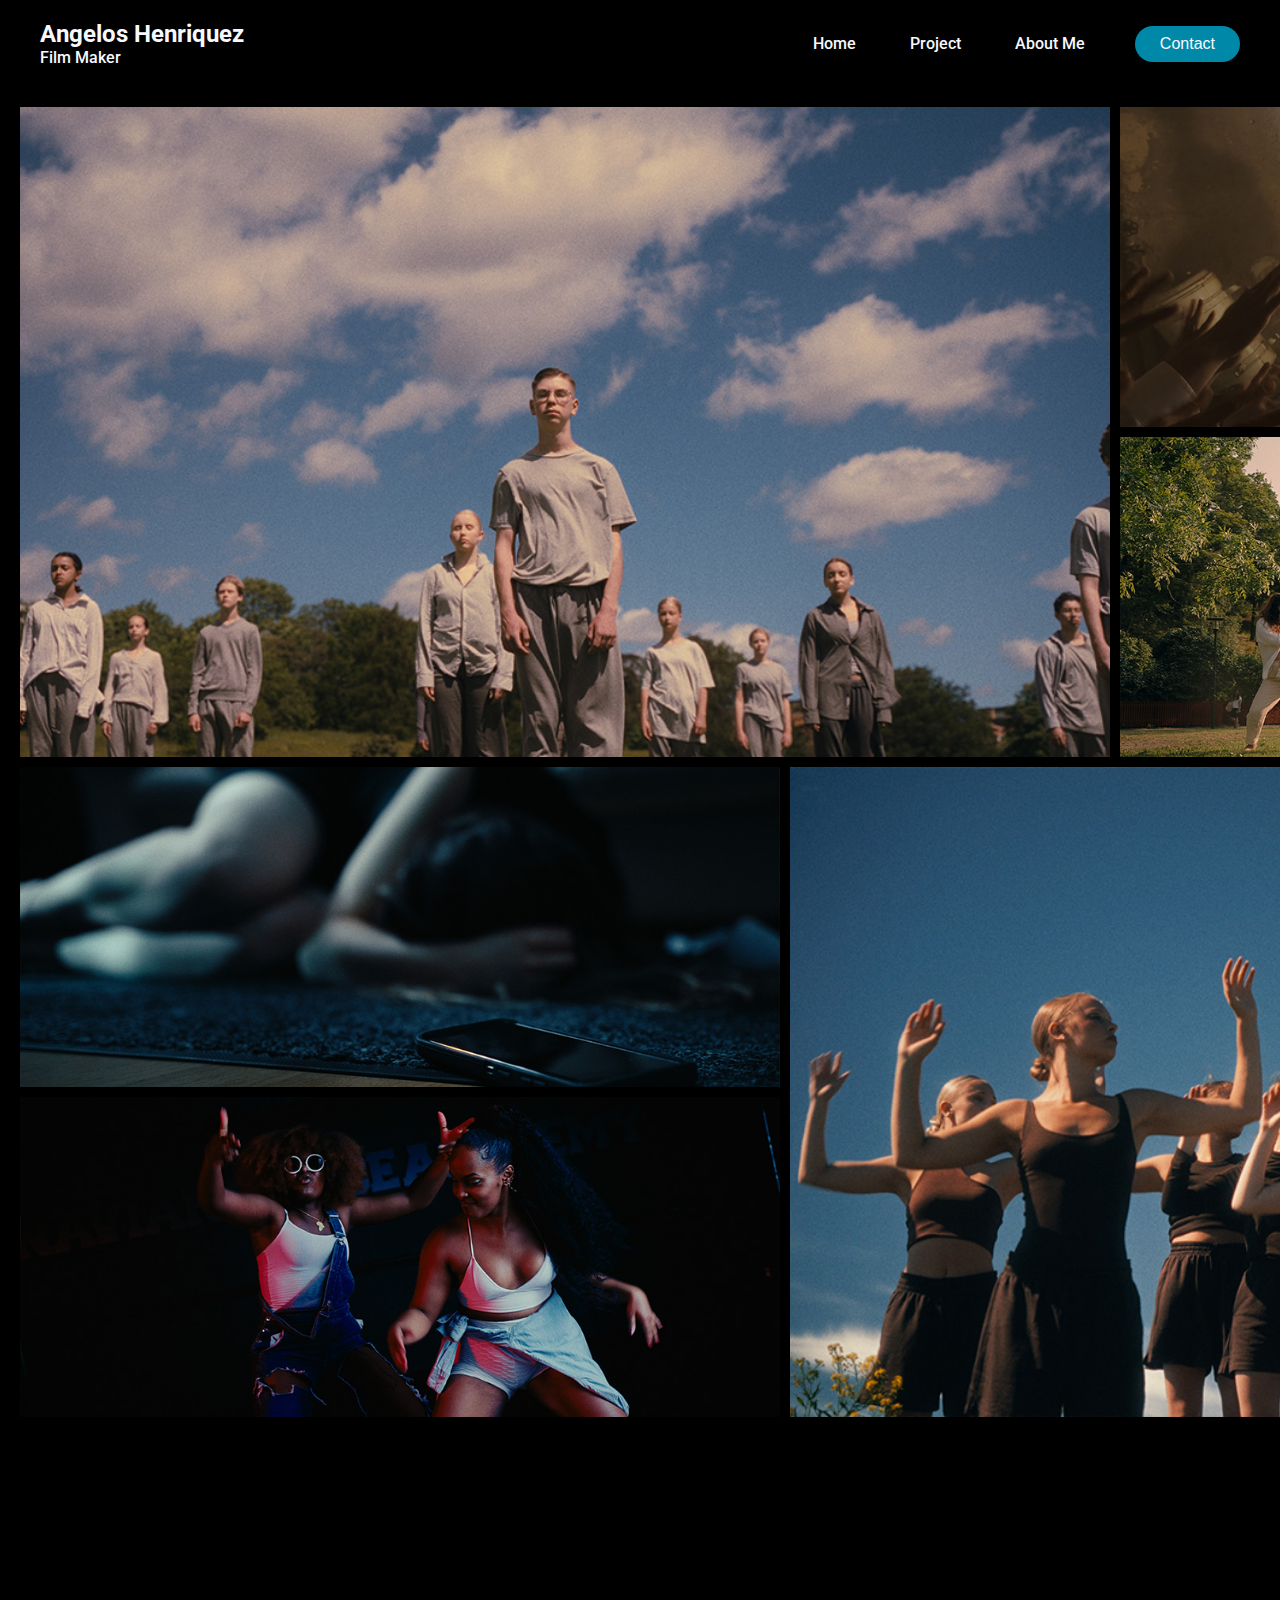
==== commit af4553a7: "test" ====
--- a/index.html
+++ b/index.html
@@ -19,7 +19,7 @@
             <header>
                 <!-- Logo och webbplatsens namn -->
                 <div class="logo">
-                    <a href="index.html" id="home-link">
+                    <a href="index.html" id="clean_url">
                         <h2>
                             Angelos Henriquez
                         </h2>
@@ -39,8 +39,8 @@
                 <div id="nav_wrapper">
                     <nav>
                         <ul class="nav__links">
-                            <li class="page_item"><a href="index.html" id="home-link" aria-current="page">Home</a></li>
-                            <li class="page_item"><a href="#">Project</a></li>
+                            <li class="page_item"><a href="index.html" aria-current="page" id="clean_url">Home</a></li>
+                            <li class="page_item"><a href="project.html">Project</a></li>
                             <li class="page_item"><a href="#">About Me</a></li>
                         </ul>
                     </nav>
--- a/style.css
+++ b/style.css
@@ -262,7 +262,7 @@
     opacity: 1;
 }
 
-@media screen and (max-width: 768px) {
+@media screen and (max-width: 900px) {
     #content {
         display: flex;
         flex-direction: column; /* Visa bilder i en kolumn för mindre skärmar */
@@ -292,5 +292,4 @@
     #nav_wrapper {
         display: none; /* Dölj den vanliga navigationslänkarna när hamburgermenyn visas */
     }
-}
-
+}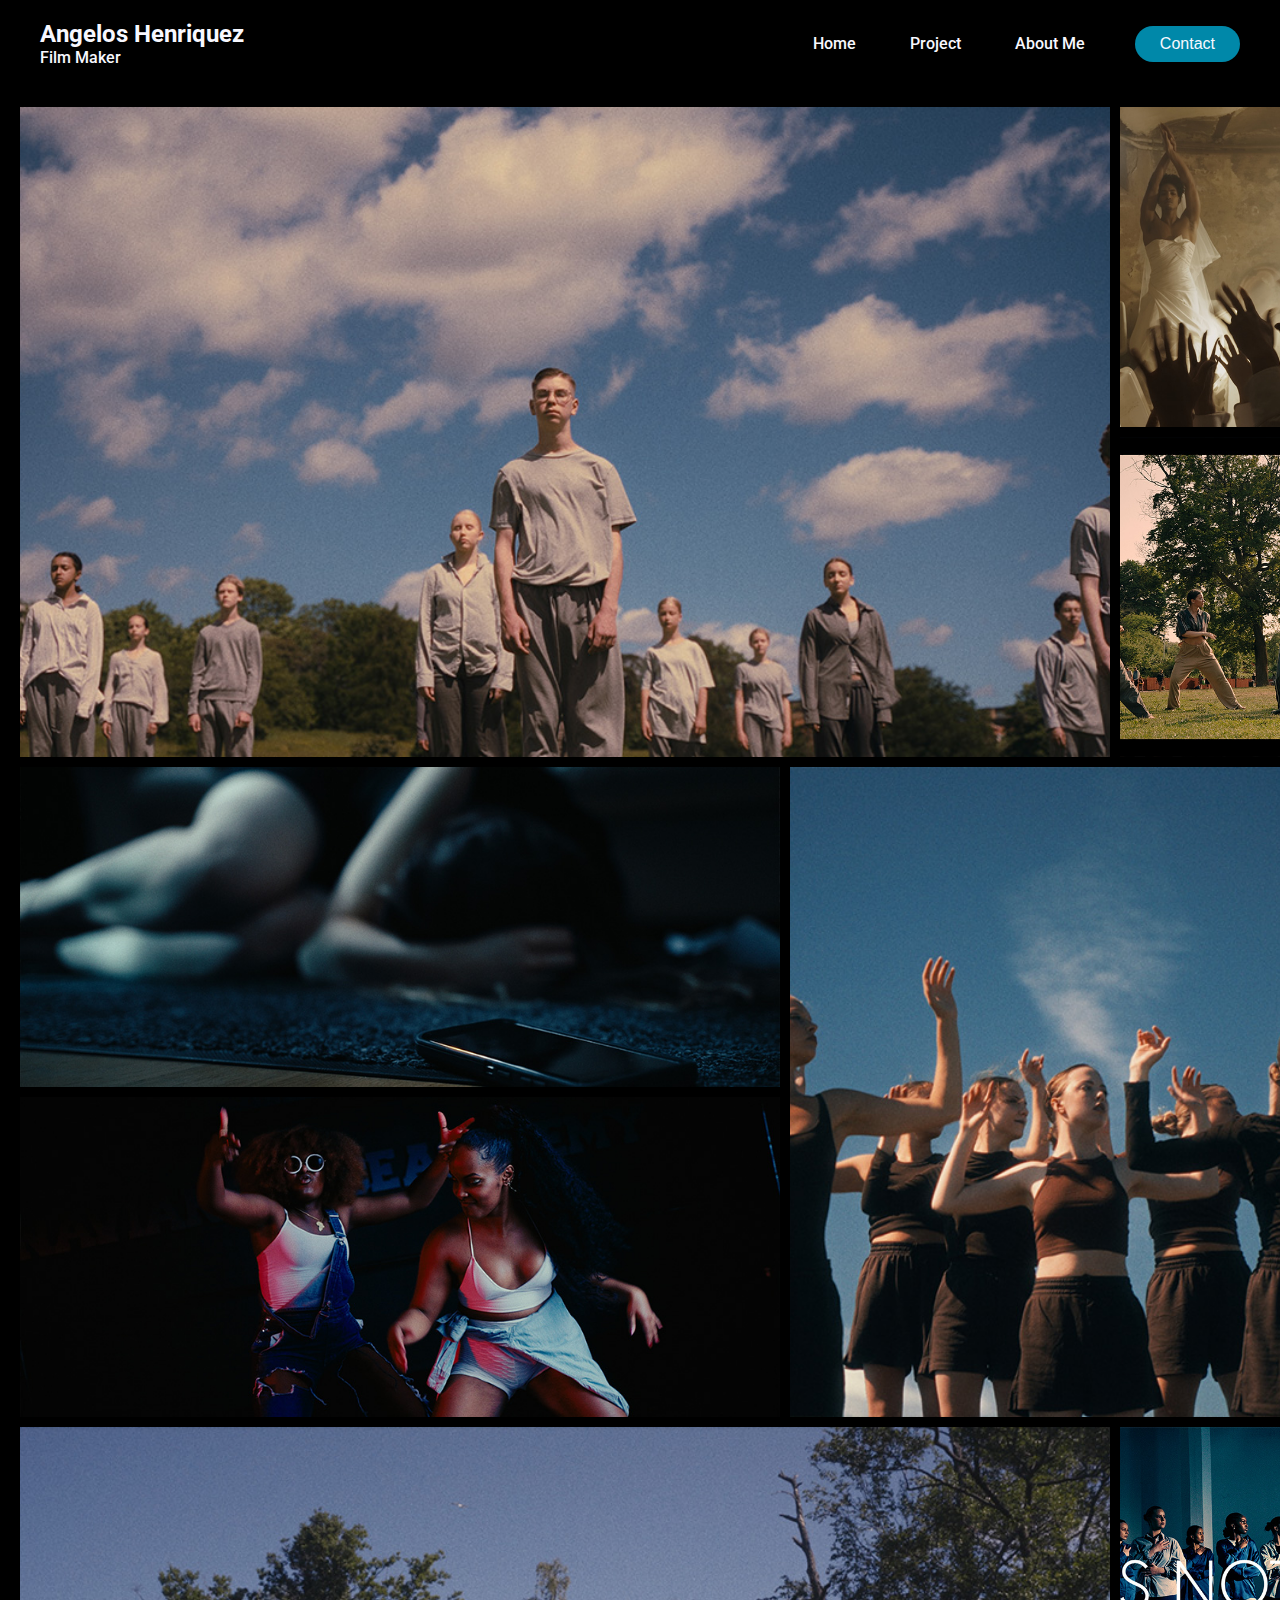
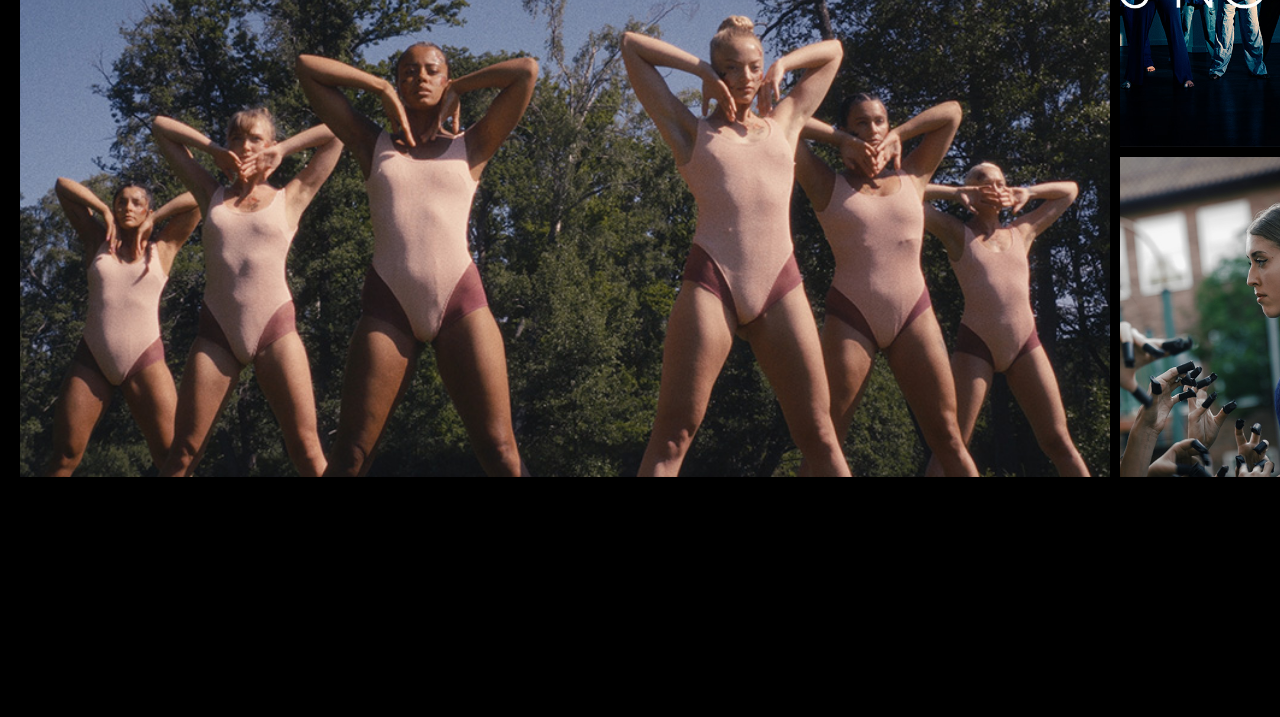
==== commit 0c09e7df: "Update index.html" ====
--- a/index.html
+++ b/index.html
@@ -6,11 +6,8 @@
     <link rel="icon" href="/Picture_A/favicon.png.png" type="image/png">
     <link href="https://fonts.googleapis.com/css2?family=Roboto:wght@400;700&display=swap" rel="stylesheet">
     <meta charset="UTF-8">
-    <meta name="viewport" content="width=device-width, initial-scale=1.0">
+    <meta name="viewport" content="width=device-width, initial-scale=1.0, maximum-scale=1.0, user-scalable=no">
     <meta http-equiv="X-UA-Compatible" content="IE=edge">
-    <script src="scroll.js"></script>
-    <script src="homelink.js" defer></script>
-    <script src="menu.js"></script>
 </head>
 <body>
     <!-- Wrapper för allt innehåll på sidan -->
@@ -19,110 +16,128 @@
             <header>
                 <!-- Logo och webbplatsens namn -->
                 <div class="logo">
-                    <a href="index.html" id="clean_url">
+                    <a href="index.html">
                         <h2>
                             Angelos Henriquez
                         </h2>
                         <aside>
-                        <p>Film Maker</p>
+                            <p>Film Maker</p>
                         </aside>
                     </a>
                 </div>
-                <!-- Navigationsmeny för webbplatsens olika sektioner -->
-                <div id="hamburger-menu">
-                    <button class="hamburger-button">
-                        <span class="bar"></span>
-                        <span class="bar"></span>
-                        <span class="bar"></span>
-                    </button>
-                </div>
-                <div id="nav_wrapper">
-                    <nav>
+                <!-- Vanliga navigationslänkar för större skärmar -->
+                <div id="nav__wrapper">
+                    <nav class="nav__desktop">
                         <ul class="nav__links">
-                            <li class="page_item"><a href="index.html" aria-current="page" id="clean_url">Home</a></li>
+                            <li class="page_item"><a href="index.html" aria-current="page">Home</a></li>
                             <li class="page_item"><a href="project.html">Project</a></li>
                             <li class="page_item"><a href="#">About Me</a></li>
                         </ul>
                     </nav>
                     <a href="#"><button class="contact_me">Contact</button></a>
                 </div>
-            </header>
-            <!-- Huvudinnehållet på sidan -->
-            <div id="content">
-                <!-- Bildgalleri med länkar till samlade projekt och beskrivningar -->
-                <div class="C1">
-                    <a href="/Picture_A/Breathe_1.jpg" rel="noopener">
-                        <img class="image-container" decoding="async" src="/Picture_A/Breathe_1.jpg" alt="Exempel Anime">
-                    </a>
-                    <div class="overlay-container">
-                        <span class="overlay-text">Text för bild 1</span>
+                <!-- Navigationsmeny för webbplatsens olika sektioner -->
+                <div id="nav__wrapper__mobile">
+                    <svg class="ham ham3" viewBox="14 14 72 72" onclick="toggleNav()">
+                        <path
+                              class="line top"
+                              d="m 70,33 h -40 c -11.092231,0 11.883874,13.496726 -3.420361,12.956839 -0.962502,-2.089471 -2.222071,-3.282996 -4.545687,-3.282996 -2.323616,0 -5.113897,2.622752 -5.113897,7.071068 0,4.448316 2.080609,7.007933 5.555839,7.007933 2.401943,0 2.96769,-1.283974 4.166879,-3.282995 2.209342,0.273823 4.031294,1.642466 5.857227,-0.252538 v -13.005715 16.288404 h 7.653568" />
+                        <path
+                              class="line middle"
+                              d="m 70,50 h -40 c -5.6862,0 -8.534259,5.373483 -8.534259,11.551069 0,7.187738 3.499166,10.922274 13.131984,10.922274 11.021777,0 7.022787,-15.773343 15.531095,-15.773343 3.268142,0 5.177031,-2.159429 5.177031,-6.7 0,-4.540571 -1.766442,-7.33533 -5.087851,-7.326157 -3.321409,0.0092 -5.771288,2.789632 -5.771288,7.326157 0,4.536525 2.478983,6.805271 5.771288,6.7" />
+                        <path
+                              class="line bottom"
+                              d="m 70,67 h -40 c 0,0 -3.680675,0.737051 -3.660714,-3.517857 0.02541,-5.415597 3.391687,-10.357143 10.982142,-10.357143 4.048418,0 17.88928,0.178572 23.482143,0.178572 0,2.563604 2.451177,3.403635 4.642857,3.392857 2.19168,-0.01078 4.373905,-1.369814 4.375,-3.392857 0.0011,-2.023043 -1.924401,-2.589191 -4.553571,-4.107143 -2.62917,-1.517952 -4.196429,-1.799562 -4.196429,-3.660714 0,-1.861153 2.442181,-3.118811 4.196429,-3.035715 1.754248,0.0831 4.375,0.890841 4.375,3.125 2.628634,0 6.160714,0.267857 6.160714,0.267857 l -0.178571,-2.946428 10.178571,0 -10.178571,0 v 6.696428 l 8.928571,0 -8.928571,0 v 7.142858 l 10.178571,0 -10.178571,0" />
+                    </svg>
+                    <!-- Lägg till länkar inuti hamburgarmenyn här -->
+                    <div class="nav__mobile">
+                        <ul class="nav__links__mobile">
+                            <li><a href="index.html">Home</a></li>
+                            <li><a href="project.html">Project</a></li>
+                            <li><a href="#">About Me</a></li>
+                            <li><a href="#">Contact</a></li>
+                        </ul>
                     </div>
                 </div>
-                <div class="C2">
-                    <a href="/Picture_A/Life we live_1.jpg" rel="noopener">
-                        <img class="image-container" decoding="async" src="/Picture_A/Life we live_1.jpg" alt="Exempel City-Neon">
-                    </a>
-                    <div class="overlay-container">
-                        <span class="overlay-text">Text för bild 2</span>
+            </header>
+            <main>
+                <!-- Huvudinnehållet på sidan -->
+                <div id="content">
+                    <!-- Bildgalleri med länkar till samlade projekt och beskrivningar -->
+                    <div class="C1">
+                        <a href="/Picture_A/Breathe_1.jpg" rel="noopener">
+                            <img class="image-container" decoding="async" src="/Picture_A/Breathe_1.jpg" alt="Exempel Anime">
+                        </a>
+                        <div class="overlay-container">
+                            <span class="overlay-text">Text för bild 1</span>
+                        </div>
+                    </div>
+                    <div class="C2">
+                        <a href="/Picture_A/Life we live_1.jpg" rel="noopener">
+                            <img class="image-container" decoding="async" src="/Picture_A/Life we live_1.jpg" alt="Exempel City-Neon">
+                        </a>
+                        <div class="overlay-container">
+                            <span class="overlay-text">Text för bild 2</span>
+                        </div>
+                    </div>
+                    <div class="C3">
+                        <a href="/Picture_A/Mbangu te.jpg" rel="noopener">
+                            <img class="image-container" decoding="async" src="/Picture_A/Mbangu te.jpg" alt="Exempel Fire-Place">
+                        </a>
+                        <div class="overlay-container">
+                            <span class="overlay-text">Text för bild 3</span>
+                        </div>
+                    </div>
+                    <div class="C4">
+                        <a href="/Picture_A/Posle tebe.jpg" rel="noopener">
+                            <img class="image-container"decoding="async" src="/Picture_A/Posle tebe.jpg" alt="Exempel Cute-Monsters">
+                        </a>
+                        <div class="overlay-container">
+                            <span class="overlay-text">Text för bild 4</span>
+                        </div>
+                    </div>
+                    <div class="C5">
+                        <a href="/Picture_A/Royalty.jpg" rel="noopener">
+                            <img class="image-container" decoding="async" src="/Picture_A/Royalty.jpg" alt="Exempel Cute-Monsters">
+                        </a>
+                        <div class="overlay-container">
+                            <span class="overlay-text">Text för bild 5</span>
+                        </div>
+                    </div>
+                    <div class="C6">
+                        <a href="/Picture_A/Seasons.jpg" rel="noopener">
+                            <img class="image-container" decoding="async" src="/Picture_A/Seasons.jpg" alt="Exempel Cute-Monsters">
+                        </a>
+                        <div class="overlay-container">
+                            <span class="overlay-text">Text för bild 6</span>
+                        </div>
+                    </div>
+                    <div class="C7">
+                        <a href="/Picture_A/Send to matilda.jpg" rel="noopener">
+                            <img class="image-container" decoding="async" src="/Picture_A/Send to matilda.jpg" alt="Exempel Cute-Monsters">
+                        </a>
+                        <div class="overlay-container">
+                            <span class="overlay-text">Text för bild 7</span>
+                        </div>
+                    </div>
+                    <div class="C8">
+                        <a href="/Picture_A/She's not me.jpg" rel="noopener">
+                            <img class="image-container" decoding="async" src="/Picture_A/She's not me.jpg" alt="Exempel Cute-Monsters">
+                        </a>
+                        <div class="overlay-container">
+                            <span class="overlay-text">Text för bild 8</span>
+                        </div>
+                    </div>
+                    <div class="C9">
+                        <a href="/Picture_A/Where's the catch.jpg" rel="noopener">
+                            <img class="image-container" decoding="async" src="/Picture_A/Where's the catch.jpg" alt="Exempel Cute-Monsters">
+                        </a>
+                        <div class="overlay-container">
+                            <span class="overlay-text">Text för bild 9</span>
+                        </div>
                     </div>
                 </div>
-                <div class="C3">
-                    <a href="/Picture_A/Mbangu te.jpg" rel="noopener">
-                        <img class="image-container" decoding="async" src="/Picture_A/Mbangu te.jpg" alt="Exempel Fire-Place">
-                    </a>
-                    <div class="overlay-container">
-                        <span class="overlay-text">Text för bild 3</span>
-                    </div>
-                </div>
-                <div class="C4">
-                    <a href="/Picture_A/Posle tebe.jpg" rel="noopener">
-                        <img class="image-container"decoding="async" src="/Picture_A/Posle tebe.jpg" alt="Exempel Cute-Monsters">
-                    </a>
-                    <div class="overlay-container">
-                        <span class="overlay-text">Text för bild 4</span>
-                    </div>
-                </div>
-                <div class="C5">
-                    <a href="/Picture_A/Royalty.jpg" rel="noopener">
-                        <img class="image-container" decoding="async" src="/Picture_A/Royalty.jpg" alt="Exempel Cute-Monsters">
-                    </a>
-                    <div class="overlay-container">
-                        <span class="overlay-text">Text för bild 5</span>
-                    </div>
-                </div>
-                <div class="C6">
-                    <a href="/Picture_A/Seasons.jpg" rel="noopener">
-                        <img class="image-container" decoding="async" src="/Picture_A/Seasons.jpg" alt="Exempel Cute-Monsters">
-                    </a>
-                    <div class="overlay-container">
-                        <span class="overlay-text">Text för bild 6</span>
-                    </div>
-                </div>
-                <div class="C7">
-                    <a href="/Picture_A/Send to matilda.jpg" rel="noopener">
-                        <img class="image-container" decoding="async" src="/Picture_A/Send to matilda.jpg" alt="Exempel Cute-Monsters">
-                    </a>
-                    <div class="overlay-container">
-                        <span class="overlay-text">Text för bild 7</span>
-                    </div>
-                </div>
-                <div class="C8">
-                    <a href="/Picture_A/She's not me.jpg" rel="noopener">
-                        <img class="image-container" decoding="async" src="/Picture_A/She's not me.jpg" alt="Exempel Cute-Monsters">
-                    </a>
-                    <div class="overlay-container">
-                        <span class="overlay-text">Text för bild 8</span>
-                    </div>
-                </div>
-                <div class="C9">
-                    <a href="/Picture_A/Where's the catch.jpg" rel="noopener">
-                        <img class="image-container" decoding="async" src="/Picture_A/Where's the catch.jpg" alt="Exempel Cute-Monsters">
-                    </a>
-                    <div class="overlay-container">
-                        <span class="overlay-text">Text för bild 9</span>
-                    </div>
-                </div>
-            </div>
+            </main>
             <aside class="sidebar"></aside> <!-- En sidofält, men det verkar vara tomt (kanske kommer det att fyllas senare) -->
         </div>
     </div>
@@ -135,5 +150,6 @@
 
         </div>
     </footer>
+    <script src="responsive-navigation.js"></script>
 </body>
 </html>--- a/style.css
+++ b/style.css
@@ -1,6 +1,6 @@
 /*
 Theme name: Angelo Co.
-Description: Tema
+Description: Style
 Version 1.0
 Text domain: Tema
 */
@@ -11,87 +11,6 @@
     box-sizing: border-box;
     margin: 0;
     padding: 0;
-    background-color: #000;
-}
-
-#nav_wrapper {
-    display: flex;
-    align-items: center;
-}
-
-header {
-    display: flex;
-    justify-content: flex-end;
-    align-items: center;
-    padding: 20px 40px;
-}
-
-.logo {
-    cursor: pointer;
-    margin-right: auto;
-}
-  
-  .hamburger-button {
-    display: none; /* Dölj hamburgermenyn som standard */
-    background: none;
-    border: none;
-    cursor: pointer;
-    padding: 10px;
-  }
-  
-  .bar {
-    display: block;
-    width: 25px;
-    height: 3px;
-    background-color: #F8F8FF;
-    margin: 5px auto;
-  }
-  
-  .menu-items {
-    display: none; /* Dölj menyalternativen som standard */
-  }
-  
-  /* Visa menyalternativen när hamburgerknappen klickas */
-  .hamburger-menu.active .menu-items {
-    display: block;
-  }
-
-.nav__links {
-    list-style: none;
-}
-
-.nav__links li {
-    display: inline-block;
-    padding: 0px 25px;
-}
-
-.nav__links li a {
-    transition: all 0.3s ease 0s;
-}
-
-.nav__links li a:hover {
-    color: #0088a9;
-}
-
-#nav_wrapper .contact_me {
-    margin-left: 25px;
-    padding: 9px 25px;
-    background-color: rgba(0, 136, 169, 1);
-    border: none;
-    border-radius: 50px;
-    cursor: pointer;
-    transition: all 0.3s ease 0s;
-}
-
-#nav_wrapper .contact_me:hover {
-    background-color: rgba(0, 136, 169, 0.8);
-}
-
-li, a, .contact_me {
-    font-weight: 500;
-    font-size: 16px;
-    color: #F8F8FF;
-    text-decoration: none;
 }
 
 body {
@@ -99,9 +18,9 @@
     color: #F8F8FF;
     -webkit-font-smoothing: antialiased;
     -webkit-text-size-adjust: 100%;
-    min-width: 100%;
     margin: 0;
     padding: 0;
+    background-color: #000;
 }
 
 :root {
@@ -117,11 +36,69 @@
     --hamburger-height: calc(var(--bar-height) * 3 + var(--hamburger-gap) * 2);
 }
 
+.logo {
+    cursor: pointer;
+    margin-right: auto;
+}
+  
+header {
+    display: flex;
+    align-items: center;
+    padding: 20px 40px;
+}
+
+#nav__wrapper .contact_me:hover {
+    background-color: rgba(0, 136, 169, 0.8);
+}
+  
+#nav__wrapper {
+    display: flex;
+    align-items: center;
+}
+
+.nav__links {
+    list-style: none;
+}
+  
+.nav__links li {
+    display: inline-block;
+    padding: 0px 25px;
+}
+  
+.nav__links li a {
+    transition: all 0.3s ease 0s;
+}
+  
+.nav__links li a:hover {
+    color: #0088a9;
+}
+
+#nav__wrapper .contact_me {
+    margin-left: 25px;
+    padding: 9px 25px;
+    background-color: rgba(0, 136, 169, 1);
+    border: none;
+    border-radius: 50px;
+    cursor: pointer;
+    transition: all 0.3s ease 0s;
+}
+  
+li, a, .contact_me {
+    font-weight: 500;
+    font-size: 16px;
+    color: #F8F8FF;
+    text-decoration: none;
+}
+
+.nav__mobile {
+    display: none;
+}
+  
 #content {
     display: grid;
     width: 100%;
-    grid-template-rows: repeat(20, 100px); /* Använd bara 8 rader istället för 20 */
-    grid-template-columns: repeat(18, 100px); /* Använd bara 10 kolumner istället för 20 */
+    grid-template-rows: repeat(20, 6.25rem);
+    grid-template-columns: repeat(auto-fit, 6.25rem);
     margin: auto;
     border: 20px solid #000;
     gap: 10px;
@@ -141,14 +118,13 @@
     height: 100%;
     max-width: 100%;
     max-height: 100%;
-    object-fit: cover; /* Behåll bildens proportioner och täck hela containern */
+    object-fit: cover;
 }
 
 .C1 {
     grid-column: 1 / span 10;
     grid-row: 1 / span 6;
     position: relative;
-    
 }
 
 .C2 {
@@ -262,7 +238,106 @@
     opacity: 1;
 }
 
-@media screen and (max-width: 900px) {
+@media only screen and (max-width: 950px) {
+    #nav__wrapper {
+        display: none;
+    }
+    
+    header {
+        display: flex;
+        justify-content: space-between;
+        align-items: center;
+        padding: 20px 40px;
+    }
+    
+    header #nav__wrapper__mobile {
+        position: fixed;
+        top: 1.5%;
+        right: 5.5%;
+        z-index: 999;
+    }
+
+    .ham {
+        cursor: pointer;
+        -webkit-tap-highlight-color: transparent;
+        transition: transform 400ms;
+        -moz-user-select: none;
+        -webkit-user-select: none;
+        -ms-user-select: none;
+        user-select: none;
+        background-color: transparent;
+        position: relative;
+        z-index: 999;
+        height: 60px;
+        width: 60px;
+    }
+    
+    .line {
+        fill:none;
+        transition: stroke-dasharray 400ms, stroke-dashoffset 400ms;
+        stroke:#fff;
+        stroke-width:5.5;
+        stroke-linecap:round;
+    }
+    
+    .ham3 .top {
+        stroke-dasharray: 40 130;
+    }
+    
+    .ham3 .middle {
+        stroke-dasharray: 40 140;
+    }
+    
+    .ham3 .bottom {
+        stroke-dasharray: 40 205;
+    }
+    
+    .ham3.active .top {
+        stroke-dasharray: 75 130;
+        stroke-dashoffset: -63px;
+    }
+    
+    .ham3.active .middle {
+        stroke-dashoffset: -102px;
+    }
+    
+    .ham3.active .bottom {
+        stroke-dasharray: 110 205;
+        stroke-dashoffset: -86px;
+    }
+
+    .nav__mobile {
+        min-height: 100%;
+        width: 0;
+        position: fixed;
+        top: 0;
+        right: 0;
+        background-color: rgba(0,0,0, 0.9);
+        overflow-x: hidden;
+        transition: 0.5s;
+        display: block;
+        border: none;
+    }
+
+    .nav__mobile ul {
+        margin-top: 250px;
+    }
+    
+    .nav__links__mobile {
+        display: block;
+        text-align: center;
+        list-style: none;
+
+    }
+
+    .nav__links__mobile a {
+        font-size: 30px;
+    }
+
+    .nav__links__mobile li {
+        margin-bottom: 40px;
+    }
+
     #content {
         display: flex;
         flex-direction: column; /* Visa bilder i en kolumn för mindre skärmar */
@@ -270,7 +345,7 @@
         padding: 15px; /* Lägg till lite utrymme runt innehållet */
         border: 0;
     }
-
+    
     .C1,
     .C2,
     .C3,
@@ -282,14 +357,4 @@
     .C9 {
         width: 100%; /* Bilder tar upp hela bredden av föräldern */
     }
-
-    .hamburger-button {
-        display: block; /* Visa hamburgermenyn när skärmen är liten */
-        /* Stilar för utseendet på hamburgarmenyn */
-        /* Du kan anpassa utseendet efter dina önskemål */
-    }
-
-    #nav_wrapper {
-        display: none; /* Dölj den vanliga navigationslänkarna när hamburgermenyn visas */
-    }
 }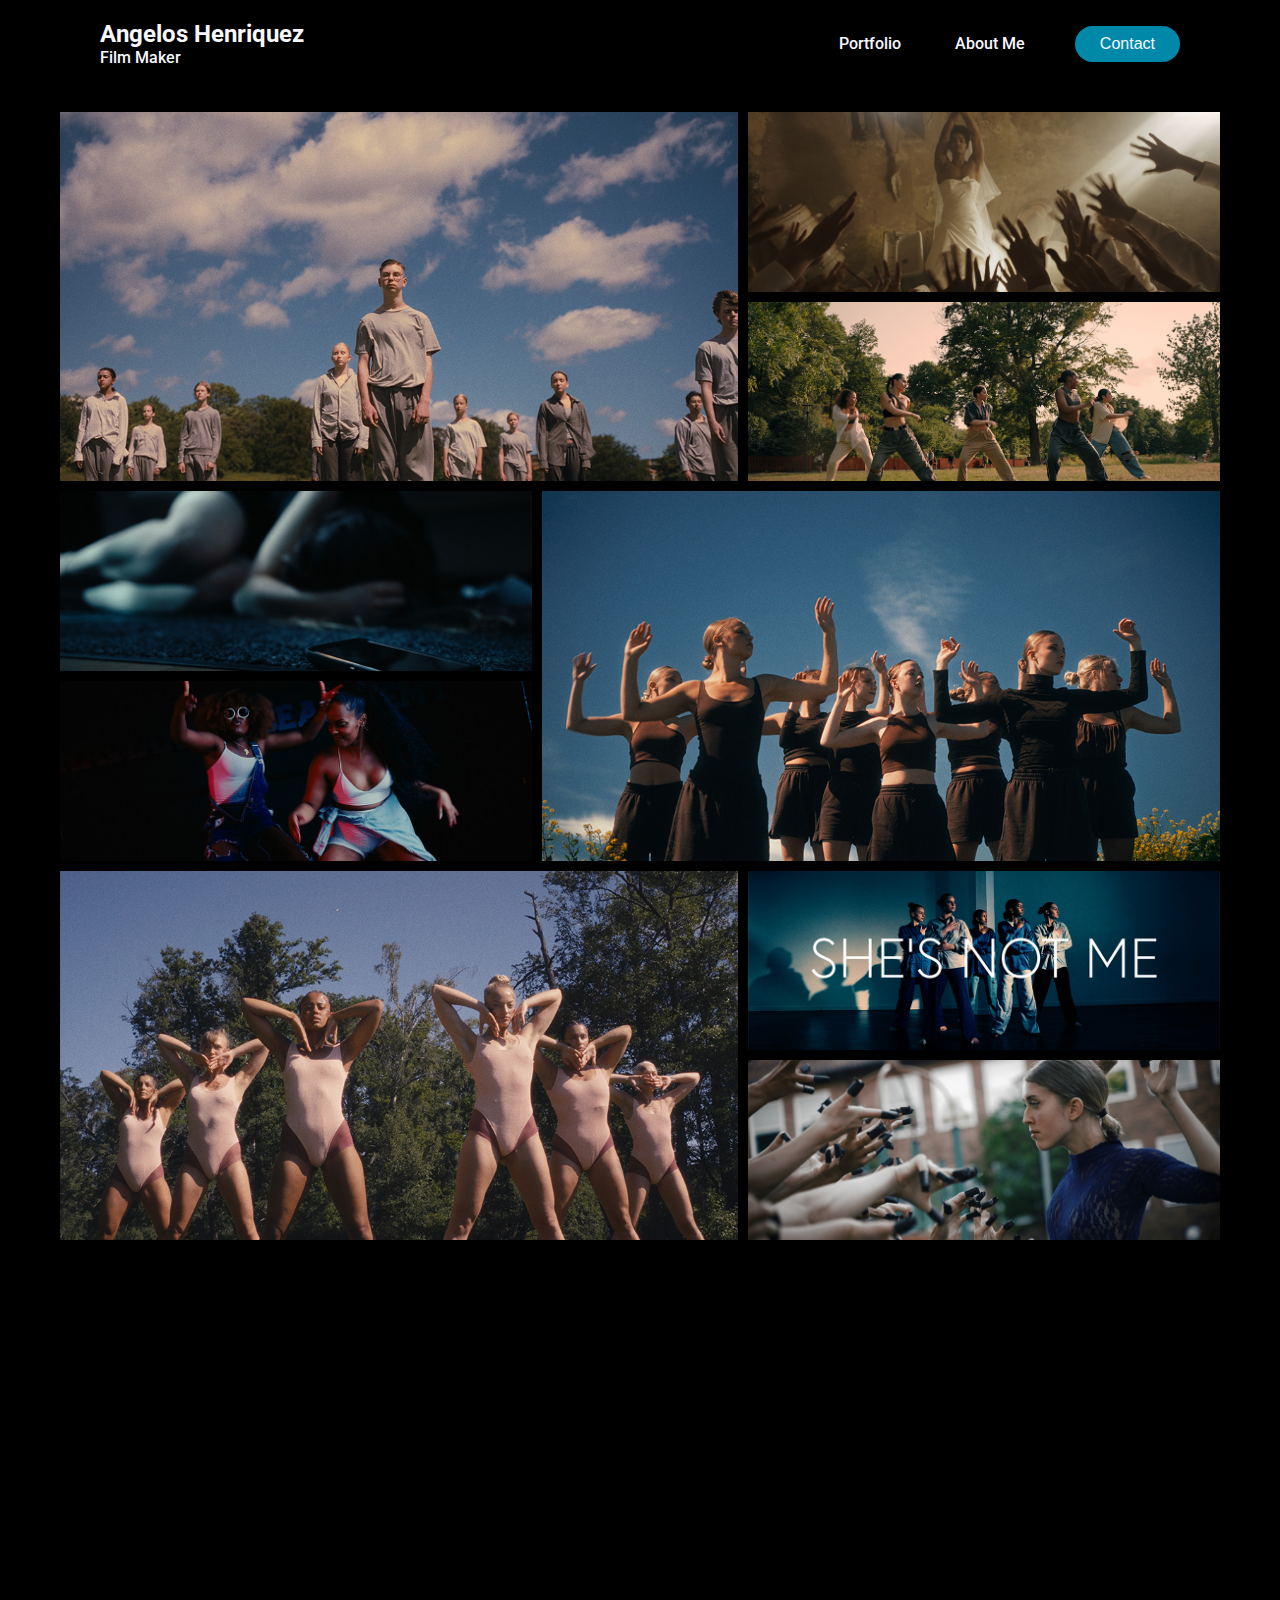
==== commit 0007fee4: "nav och bord" ====
--- a/index.html
+++ b/index.html
@@ -29,8 +29,7 @@
                 <div id="nav__wrapper">
                     <nav class="nav__desktop">
                         <ul class="nav__links">
-                            <li class="page_item"><a href="index.html" aria-current="page">Home</a></li>
-                            <li class="page_item"><a href="project.html">Project</a></li>
+                            <li class="page_item"><a href="index.html" aria-current="page">Portfolio</a></li>
                             <li class="page_item"><a href="#">About Me</a></li>
                         </ul>
                     </nav>
--- a/style.css
+++ b/style.css
@@ -39,6 +39,7 @@
 .logo {
     cursor: pointer;
     margin-right: auto;
+    padding-left: 5%;
 }
   
 header {
@@ -54,6 +55,7 @@
 #nav__wrapper {
     display: flex;
     align-items: center;
+    padding-right: 5%;
 }
 
 .nav__links {
@@ -96,12 +98,12 @@
   
 #content {
     display: grid;
-    width: 100%;
-    grid-template-rows: repeat(20, 6.25rem);
-    grid-template-columns: repeat(auto-fit, 6.25rem);
+    max-width: 100%;
+    grid-template-rows: repeat(20, 3.77%);
+    grid-template-columns: repeat(17, 5.38%);
     margin: auto;
-    border: 20px solid #000;
-    gap: 10px;
+    padding: 20px 0 20px 0;
+    justify-content: center;
 }
 
 .C1 img,
@@ -121,58 +123,62 @@
     object-fit: cover;
 }
 
+.C1,
+.C2,
+.C3,
+.C4,
+.C5,
+.C6,
+.C7,
+.C8,
+.C9 {
+    padding: 5px;
+    position: relative;
+}
+
 .C1 {
     grid-column: 1 / span 10;
     grid-row: 1 / span 6;
-    position: relative;
 }
 
 .C2 {
     grid-column: 11 / span 7;
     grid-row: 1 / span 3;
-    position: relative;
 }
 
 .C3 {
     grid-column: 11 / span 7;
     grid-row: 4 / span 3;
-    position: relative;
 }
 
 .C4 {
     grid-column: 1 / span 7;
     grid-row: 7 / span 3;
-    position: relative;
 }
 
 .C5 {
     grid-column: 1 / span 7;
     grid-row: 10 / span 3;
-    position: relative;
 }
 
 .C6 {
     grid-column: 8 / span 10;
     grid-row: 7 / span 6;
-    position: relative;
 }
 
 .C7 {
     grid-column: 1 / span 10;
     grid-row: 13 / span 6;
-    position: relative;
 }
 
 .C8 {
     grid-column: 11 / span 7;
     grid-row: 13 / span 3;
-    position: relative;
 }
 
 .C9 {
     grid-column: 11 / span 7;
     grid-row: 16 / span 3;
-    position: relative;
 }
 
 .C1::before,
@@ -238,7 +244,7 @@
     opacity: 1;
 }
 
-@media only screen and (max-width: 950px) {
+@media only screen and (max-width: 500px) {
     #nav__wrapper {
         display: none;
     }
@@ -315,19 +321,14 @@
         background-color: rgba(0,0,0, 0.9);
         overflow-x: hidden;
         transition: 0.5s;
-        display: block;
+        display: flex;
         border: none;
     }
 
-    .nav__mobile ul {
-        margin-top: 250px;
-    }
-    
     .nav__links__mobile {
-        display: block;
         text-align: center;
         list-style: none;
-
+        margin: auto;
     }
 
     .nav__links__mobile a {
@@ -357,4 +358,120 @@
     .C9 {
         width: 100%; /* Bilder tar upp hela bredden av föräldern */
     }
+}
+
+@media only screen and (min-width: 501px) and (max-width: 950px) {
+    #nav__wrapper {
+        display: none;
+    }
+    
+    header {
+        display: flex;
+        justify-content: space-between;
+        align-items: center;
+        padding: 20px 40px;
+    }
+    
+    header #nav__wrapper__mobile {
+        position: fixed;
+        top: 1.5%;
+        right: 5.5%;
+        z-index: 999;
+    }
+
+    .ham {
+        cursor: pointer;
+        -webkit-tap-highlight-color: transparent;
+        transition: transform 400ms;
+        -moz-user-select: none;
+        -webkit-user-select: none;
+        -ms-user-select: none;
+        user-select: none;
+        background-color: transparent;
+        position: relative;
+        z-index: 999;
+        height: 60px;
+        width: 60px;
+    }
+    
+    .line {
+        fill:none;
+        transition: stroke-dasharray 400ms, stroke-dashoffset 400ms;
+        stroke:#fff;
+        stroke-width:5.5;
+        stroke-linecap:round;
+    }
+    
+    .ham3 .top {
+        stroke-dasharray: 40 130;
+    }
+    
+    .ham3 .middle {
+        stroke-dasharray: 40 140;
+    }
+    
+    .ham3 .bottom {
+        stroke-dasharray: 40 205;
+    }
+    
+    .ham3.active .top {
+        stroke-dasharray: 75 130;
+        stroke-dashoffset: -63px;
+    }
+    
+    .ham3.active .middle {
+        stroke-dashoffset: -102px;
+    }
+    
+    .ham3.active .bottom {
+        stroke-dasharray: 110 205;
+        stroke-dashoffset: -86px;
+    }
+
+    .nav__mobile {
+        min-height: 100%;
+        width: 0;
+        position: fixed;
+        top: 0;
+        right: 0;
+        background-color: rgba(0,0,0, 0.9);
+        overflow-x: hidden;
+        transition: 0.5s;
+        display: flex;
+        border: none;
+    }
+    
+    .nav__links__mobile {
+        text-align: center;
+        list-style: none;
+        margin: auto;
+    }
+
+    .nav__links__mobile a {
+        font-size: 30px;
+    }
+
+    .nav__links__mobile li {
+        margin-bottom: 40px;
+    }
+    
+    #content {
+        display: flex;
+        flex-wrap: wrap; /* Tillåter flexobjekt att flyta till nästa rad */
+        padding: 15px;
+        border: 0;
+    }
+    
+    .C1,
+    .C2,
+    .C3,
+    .C4,
+    .C5,
+    .C6,
+    .C7,
+    .C8,
+    .C9 {
+        flex-basis: calc(50% - 5px); /* Sätt bredden på varje bild till hälften av containern minus mellanrummet */
+        margin-bottom: 10px; /* Lägg till lite mellanrum runt varje bild */
+    }
 }